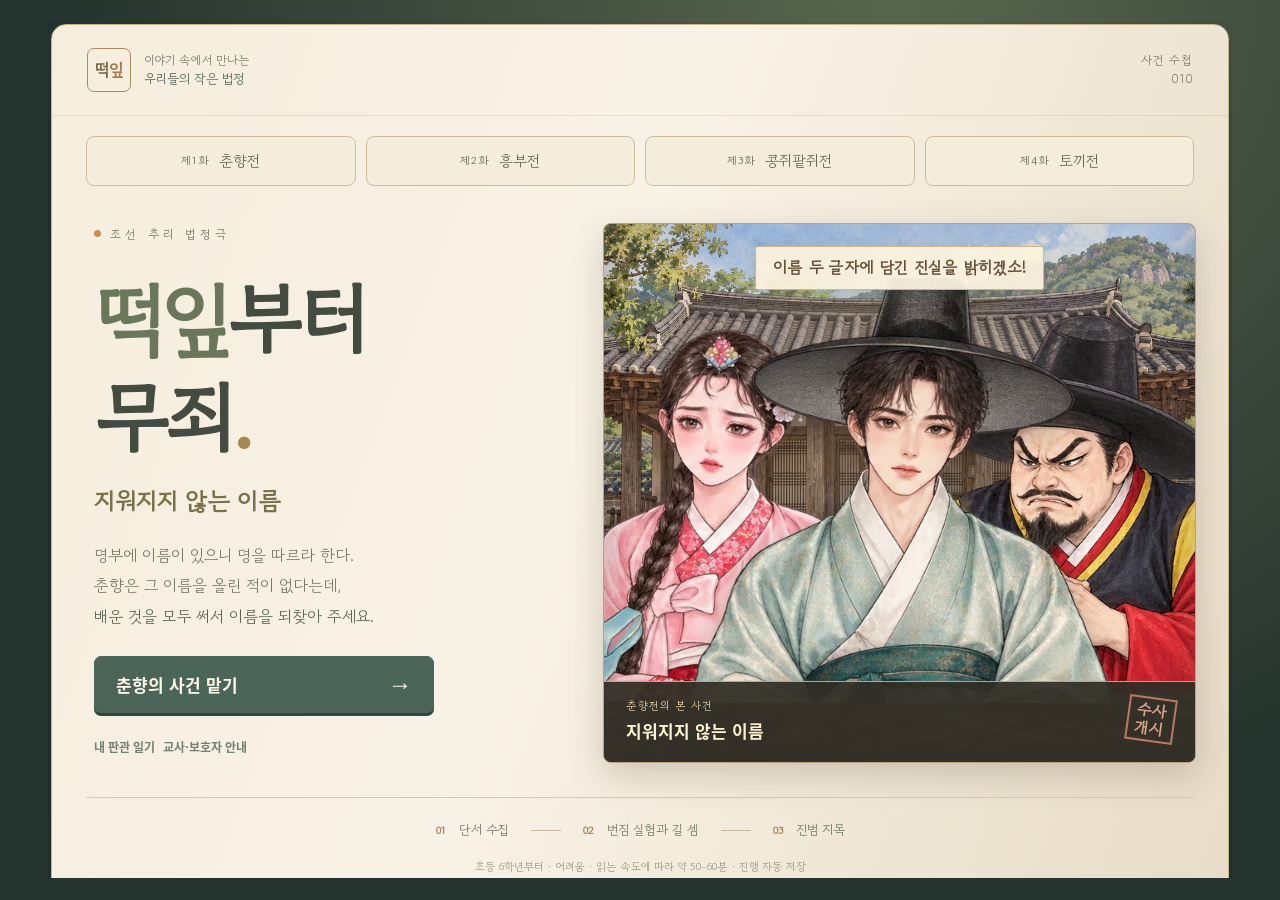
==== episode10.html @ b0a46197 "Complete episode 4 watercolor artwork and enable its series entry Replace all five character atlases" ====
<!doctype html>
<html lang="ko">
<head>
  <meta charset="utf-8">
  <meta name="viewport" content="width=device-width,initial-scale=1,viewport-fit=cover">
  <meta name="theme-color" content="#34483f">
  <meta name="description" content="춘향전의 본 사건을 다루는 어린이 법정 추리 게임의 마지막 화. 번짐 실험과 길 셈으로 춘향의 이름을 되찾아 주세요.">
  <title>떡잎부터 무죄 · 제10화 지워지지 않는 이름</title>
  <link rel="stylesheet" href="assets/game.css?v=20261111-art4">
  <link rel="stylesheet" href="assets/stages.css?v=20261111-art4">
  <script src="assets/series.js?v=20261111-art4" defer></script>
  <script src="episodes/ep10.js?v=20261111-art4" defer></script>
  <script src="assets/engine.js?v=20261111-art4" defer></script>
</head>
<body>
  <div id="app">
    <header class="top" id="top"></header>
    <main id="view" aria-live="polite"></main>
  </div>
  <div id="modal" hidden><section class="sheet" id="sheet" role="dialog" aria-modal="true" tabindex="-1"></section></div>
  <div id="fx" aria-hidden="true"></div>
  <p id="save-status" role="status" hidden></p>
  <noscript>이 게임을 실행하려면 브라우저의 자바스크립트를 켜 주세요.</noscript>
</body>
</html>
---- assets/game.css ----
/* 지방 관아 마당에서 진행하는 수채화풍 법정 이야기 */
:root{
  --hanji:#f3ead6; --hanji-2:#eadfc4; --paper:#fcf8ee; --ink:#2b231d; --ink-soft:#6a5a49; --rule:#cdb990;
  --wood:#5a3a20; --wood-2:#8a5f38;
  --jeok:#b8372c; --cheong:#1f5a78; --hwang:#d29c22; --nok:#3e7448; --baek:#f4efe2;
  --f-display:'Jua','Gowun Dodum','Apple SD Gothic Neo','Malgun Gothic',sans-serif;
  --f-body:'Gowun Dodum','Apple SD Gothic Neo','Malgun Gothic','Noto Sans KR',sans-serif;
  --f-brush:'Jua',cursive;
  color-scheme: light;
}
*{box-sizing:border-box}
[hidden]{display:none!important}
html,body{height:100%}
body{margin:0;background:var(--hanji);color:var(--ink);font-family:var(--f-body);font-size:16px;line-height:1.6;
  background-image:radial-gradient(circle at 20% 30%,rgba(150,120,70,.07) 0 1.5px,transparent 2.5px),radial-gradient(circle at 70% 60%,rgba(150,120,70,.05) 0 1px,transparent 2px);
  background-size:37px 41px,23px 29px;}
button{font-family:inherit;font-size:inherit;color:inherit}
:focus-visible{outline:3px solid var(--cheong);outline-offset:2px}
#app{height:100%;max-width:980px;margin:0 auto;padding-inline:16px;padding-block:10px;display:flex;flex-direction:column;gap:10px}
.top{display:flex;align-items:center;gap:8px;flex-wrap:wrap}
.top .logo{font-family:var(--f-display);font-size:22px;margin-right:auto;letter-spacing:.02em}
.top .logo em{font-style:normal;color:var(--nok)}
.coins{display:flex;gap:4px;align-items:center;padding:6px 10px;border:1.5px solid var(--rule);border-radius:999px;background:var(--paper)}
.coin{width:18px;height:18px;border-radius:50%;background:radial-gradient(circle at 35% 35%,#e9c35a,#b8861a);border:1.5px solid #7a5810;position:relative}
.coin::after{content:"";position:absolute;inset:5px;background:var(--paper);border:1px solid #7a5810}
.coin.off{background:transparent;border-color:var(--rule);opacity:.5}
.coin.off::after{display:none}

.seal{font-family:var(--f-display);font-size:17px;min-height:46px;padding:8px 16px;border-radius:8px;border:2px solid var(--jeok);background:var(--paper);color:var(--jeok);cursor:pointer;box-shadow:0 3px 0 rgba(120,30,20,.25);transition:transform .08s,box-shadow .08s}
.seal:hover{background:#fbeee8}
.seal:active{transform:translateY(2px);box-shadow:0 1px 0 rgba(120,30,20,.25)}
.seal.fill{background:var(--jeok);color:var(--paper)}
.seal.fill:hover{background:#a02f25}
.seal.blue{border-color:var(--cheong);color:var(--cheong);box-shadow:0 3px 0 rgba(20,60,90,.22)}
.seal.blue:hover{background:#e9f1f4}
.seal.blue.fill{background:var(--cheong);color:var(--paper)}
.seal:disabled{opacity:.4;cursor:not-allowed;transform:none}
.seal.sm{min-height:42px;padding:6px 12px;font-size:15px}
#view{flex:1;min-height:0;overflow:auto;display:flex;flex-direction:column;gap:12px;padding-bottom:8px}

.scene{position:relative;flex:0 0 auto;height:clamp(220px,44vh,380px);border:4px solid var(--wood);border-radius:8px;overflow:hidden;background:var(--hanji-2);box-shadow:inset 0 0 0 2px var(--hwang),0 4px 0 rgba(60,40,20,.18)}
.scene svg.bd{position:absolute;inset:0;width:100%;height:100%}
.scene .por{position:absolute;bottom:-2px;left:50%;transform:translateX(-50%);height:96%;max-width:80%;filter:drop-shadow(0 4px 0 rgba(40,25,10,.25))}
.scene .por svg{height:100%;width:auto;display:block}
.scene.shake{animation:shake .45s}
@keyframes shake{20%{transform:translateX(-7px)}40%{transform:translateX(7px)}60%{transform:translateX(-4px)}80%{transform:translateX(3px)}}
.tagline{position:absolute;top:10px;left:10px;font-family:var(--f-display);font-size:15px;padding:3px 10px;background:var(--paper);border:2px solid var(--wood);border-radius:6px}

.dlg{position:relative;border:2.5px solid var(--ink);border-radius:8px;background:var(--paper);padding:26px 18px 30px;min-height:118px;cursor:pointer;overflow:visible}
.dlg::before,.stmt::before,.board::before{content:"";position:absolute;left:0;right:0;top:0;height:7px;border-radius:5px 5px 0 0;
  background:repeating-linear-gradient(90deg,var(--jeok) 0 22px,var(--hwang) 22px 44px,var(--cheong) 44px 66px,var(--nok) 66px 88px,var(--baek) 88px 110px)}
.nm{position:absolute;top:-17px;left:14px;z-index:1;background:var(--wood);color:#fff7e4;font-family:var(--f-display);font-size:18px;padding:2px 14px;border-radius:6px;border:2px solid var(--hwang);letter-spacing:.03em}
.nm.blue{background:var(--cheong)}
.dlg .tx{font-size:19px;text-wrap:pretty;line-height:1.65}
.dlg .tx.narr{color:var(--ink-soft)}
.dlg .more{position:absolute;right:14px;bottom:8px;font-size:14px;color:var(--jeok);font-family:var(--f-display)}
.row{display:flex;gap:8px;flex-wrap:wrap;align-items:center}
.row.end{justify-content:flex-end}
.muted{color:var(--ink-soft);font-size:15px}

.stmt{position:relative;border:2.5px solid var(--cheong);border-radius:8px;background:var(--paper);padding:26px 18px 16px}
.stmt .tx{font-size:20px;font-family:var(--f-display);line-height:1.5}
.stmt.reply{border-color:var(--ink)}
.stmt .nm{background:var(--cheong)}
.stmt.reply .nm{background:var(--wood)}
.chips{display:flex;gap:8px;flex-wrap:wrap}
.chip{width:48px;height:48px;border-radius:50%;border:2.5px solid var(--cheong);background:var(--paper);color:var(--cheong);font-family:var(--f-display);font-size:19px;cursor:pointer}
.chip.on{background:var(--cheong);color:var(--paper)}
.chip.pick{background:var(--hwang);border-color:#7a5810;color:var(--ink)}
.cards{display:grid;gap:8px}
.qcard{text-align:left;padding:12px 16px;border:2px dashed var(--cheong);border-radius:8px;background:var(--paper);cursor:pointer;min-height:46px;font-size:17px}
.qcard::before{content:"묻기 ";font-family:var(--f-display);color:var(--cheong)}
.qcard:hover{background:#eef4f6}

.board{position:relative;border:2.5px solid var(--ink);border-radius:8px;background:var(--paper);padding:24px 18px 18px}
.board h2{font-family:var(--f-display);font-weight:400;font-size:26px;margin:0 0 2px;text-wrap:balance}
.places{display:grid;grid-template-columns:repeat(auto-fit,minmax(160px,1fr));gap:12px;margin-top:14px}
.place{border:2.5px solid var(--wood);border-radius:8px;background:var(--hanji);cursor:pointer;padding:10px 12px 12px;text-align:left;display:flex;flex-direction:column;gap:6px;box-shadow:0 3px 0 rgba(60,40,20,.18)}
.place svg{width:100%;height:auto;display:block;border-radius:6px;background:#efe3c6}
.place b{font-family:var(--f-display);font-weight:400;font-size:20px}
.place small{font-size:14px;color:var(--ink-soft)}
.place.done{background:#e8efdf;border-color:var(--nok)}
.place.done small{color:var(--nok);font-weight:700}

table.seat{border-collapse:collapse;width:100%;font-size:16px;min-width:440px;background:var(--paper)}
table.seat th,table.seat td{border:1.5px solid var(--rule);padding:8px;text-align:center}
table.seat th{background:var(--hanji-2);font-family:var(--f-display);font-weight:400}
table.seat td.sick{color:var(--jeok);font-family:var(--f-display)}
.tw{overflow-x:auto}

.evlist{display:grid;gap:8px}
.ev{display:flex;gap:12px;align-items:flex-start;text-align:left;padding:10px;border:2px solid var(--rule);border-radius:8px;background:var(--paper);cursor:pointer;min-height:46px}
.ev:hover{border-color:var(--cheong)}
.ev .ic{flex:0 0 52px;height:52px}
.ev .ic svg{width:52px;height:52px;display:block}
.ev div{min-width:0}
.ev b{font-family:var(--f-display);font-weight:400;font-size:18px}

#modal{position:fixed;inset:0;background:rgba(43,35,29,.5);display:flex;align-items:center;justify-content:center;padding:16px;z-index:20}
#modal .sheet{position:relative;background:var(--paper);border:2.5px solid var(--ink);border-radius:10px;max-width:580px;width:100%;max-height:88vh;overflow:auto;padding:24px 18px 18px;display:flex;flex-direction:column;gap:12px}
#modal .sheet::before{content:"";position:absolute;left:0;right:0;top:0;height:7px;background:repeating-linear-gradient(90deg,var(--jeok) 0 22px,var(--hwang) 22px 44px,var(--cheong) 44px 66px,var(--nok) 66px 88px,var(--baek) 88px 110px)}
#modal h3{margin:0;font-family:var(--f-display);font-weight:400;font-size:23px}
.who{display:flex;gap:12px;align-items:flex-start}
.who .mini{flex:0 0 76px;height:88px;border:2px solid var(--wood);border-radius:8px;background:#e7dcc0;overflow:hidden;display:flex;justify-content:center;align-items:flex-end}
.who .mini svg{height:100%;width:auto}
.who .wn{font-family:var(--f-display);font-size:17px}
.who p{margin:2px 0 0}
.gl{border-left:5px solid var(--hwang);padding:6px 12px;background:#fbf1d8;border-radius:0 6px 6px 0;margin:6px 0}
.gl b{font-family:var(--f-display);font-weight:400;font-size:19px}

#fx{position:fixed;inset:0;pointer-events:none;z-index:30;display:flex;align-items:center;justify-content:center;overflow:hidden}
.shout{font-family:var(--f-brush);font-size:clamp(52px,12vw,108px);color:var(--jeok);background:var(--paper);border-top:5px solid var(--ink);border-bottom:5px solid var(--ink);width:100%;text-align:center;padding:4px 10px;transform:rotate(-3deg);animation:pop 1.2s ease-out forwards;line-height:1.15;box-shadow:0 10px 0 rgba(43,35,29,.15)}
@keyframes pop{0%{transform:rotate(-3deg) scale(1.6);opacity:0}15%{transform:rotate(-3deg) scale(1);opacity:1}80%{opacity:1}100%{opacity:0}}
.tiger{position:absolute;top:30%;left:0;width:100%;height:40%;animation:sweep 1.1s ease-in-out forwards}
.tiger svg{width:100%;height:100%;display:block}
@keyframes sweep{0%{transform:translateX(-100%)}30%{transform:translateX(0)}75%{transform:translateX(0);opacity:1}100%{transform:translateX(100%);opacity:0}}
@media (prefers-reduced-motion:reduce){.shout,.tiger,.scene.shake{animation:none}}

.hero{position:relative;width:100%;height:clamp(230px,42vh,380px);border:4px solid var(--wood);border-radius:10px;overflow:hidden;box-shadow:inset 0 0 0 2px var(--hwang),0 5px 0 rgba(60,40,20,.2)}
.hero svg.bd{position:absolute;inset:0;width:100%;height:100%}
.hero .p{position:absolute;bottom:-2px;filter:drop-shadow(0 4px 0 rgba(40,25,10,.25))}
.hero .p svg{height:100%;width:auto;display:block}
.hero .p1{left:2%;height:78%}
.hero .p2{left:50%;transform:translateX(-50%);height:96%}
.hero .p3{right:2%;height:78%}
.titlewrap{display:flex;flex-direction:column;align-items:center;gap:10px;text-align:center;padding-block:6px 16px}
.titlewrap h1{font-family:var(--f-display);font-weight:400;font-size:clamp(46px,10vw,84px);margin:4px 0 0;line-height:1;letter-spacing:.04em;text-shadow:3px 3px 0 var(--hanji-2)}
.titlewrap h1 em{font-style:normal;color:var(--nok)}
.titlewrap .ep{font-family:var(--f-display);font-size:20px;color:var(--wood)}
.titlewrap .note{font-size:15px;color:var(--ink-soft)}
.stamp{display:inline-block;font-family:var(--f-display);color:var(--jeok);border:3px solid var(--jeok);padding:2px 12px;border-radius:6px;transform:rotate(-6deg);font-size:19px;background:rgba(255,255,255,.4)}
.titlewrap .row{justify-content:center}

.scale{display:grid;grid-template-columns:repeat(3,minmax(0,1fr));gap:10px;margin-top:6px}
.beam{height:8px;background:var(--wood);border-radius:4px;margin:12px 5% 0;box-shadow:0 2px 0 rgba(0,0,0,.15)}
.pan{display:flex;flex-direction:column;align-items:center;gap:0;min-width:0}
.pan .str{width:3px;background:var(--wood);transition:height .4s}
.pan .dish{width:100%;min-height:150px;border:2.5px solid var(--wood);border-radius:10px 10px 70px 70px;background:var(--hanji);padding:8px 6px 22px;display:flex;flex-direction:column;align-items:center;gap:4px;cursor:pointer}
.pan .dish.target{background:#fbf1d8;border-color:var(--hwang);border-style:dashed}
.pan .face{width:56px;height:64px;overflow:hidden;border-radius:6px;background:#e7dcc0}
.pan .face svg{width:100%;height:100%}
.pan .pn{font-family:var(--f-display);font-size:17px;text-align:center}
.tok{font-size:14px;padding:5px 8px;border-radius:6px;background:var(--cheong);color:var(--paper);border:none;cursor:pointer;min-height:34px;text-align:left;width:100%}
.pool{display:flex;flex-wrap:wrap;gap:8px}
.pool .tok{font-size:16px;padding:8px 12px;min-height:46px;width:auto;font-family:var(--f-display)}
.pool .tok.sel{background:var(--hwang);color:var(--ink);outline:3px solid #7a5810}

.verdicts{display:grid;grid-template-columns:repeat(auto-fit,minmax(250px,1fr));gap:12px}
.vcard{border:2.5px solid var(--wood);border-radius:8px;background:var(--hanji);padding:14px}
.vcard h3{margin:0 0 8px;font-family:var(--f-display);font-weight:400;font-size:20px}
.vcard.modern{border-color:var(--cheong);background:#eef3f4}
.big{font-family:var(--f-display);font-size:clamp(32px,7vw,48px);text-align:center;margin:4px 0}
.opt{display:flex;gap:10px;align-items:flex-start;padding:12px 14px;border:2px solid var(--rule);border-radius:8px;cursor:pointer;background:var(--paper);text-align:left;font-size:17px}
.opt.on{border-color:var(--jeok);background:#f8e6e2}
textarea{width:100%;min-height:76px;font-family:inherit;font-size:17px;padding:10px 12px;border:2px solid var(--rule);border-radius:8px;background:var(--paper);color:var(--ink)}
label{font-family:var(--f-display);font-size:17px}
.hotspots{display:grid;grid-template-columns:repeat(2,minmax(0,1fr));gap:8px}
svg .hot{cursor:pointer}
svg .hot:hover .area{fill:#fbf1d8}
.mapwrap svg{width:100%;height:auto;display:block;border:2px solid var(--wood);border-radius:8px;background:var(--hanji)}
@media (max-width:520px){.dlg .tx{font-size:17px}.stmt .tx{font-size:18px}.top .logo{font-size:19px}.board h2{font-size:22px}}

@font-face{font-family:'Jua';font-style:normal;font-weight:400;font-display:swap;src:url(fonts/jua.woff) format('woff')}
/* Copyright 2018 The Jua Project Authors

This Font Software is licensed under the SIL Open Font License, Version 1.1.
This license is copied below, and is also available with a FAQ at:
http://scripts.sil.org/OFL


-----------------------------------------------------------
SIL OPEN FONT LICENSE Version 1.1 - 26 February 2007
-----------------------------------------------------------

PREAMBLE
The goals of the Open Font License (OFL) are to stimulate worldwide
development of collaborative font projects, to support the font creation
efforts of academic and linguistic communities, and to provide a free and
open framework in which fonts may be shared and improved in partnership
with others.

The OFL allows the licensed fonts to be used, studied, modified and
redistributed freely as long as they are not sold by themselves. The
fonts, including any derivative works, can be bundled, embedded, 
redistributed and/or sold with any software provided that any reserved
names are not used by derivative works. The fonts and derivatives,
however, cannot be released under any other type of license. The
requirement for fonts to remain under this license does not apply
to any document created using the fonts or their derivatives.

DEFINITIONS
"Font Software" refers to the set of files released by the Copyright
Holder(s) under this license and clearly marked as such. This may
include source files, build scripts and documentation.

"Reserved Font Name" refers to any names specified as such after the
copyright statement(s).

"Original Version" refers to the collection of Font Software components as
distributed by the Copyright Holder(s).

"Modified Version" refers to any derivative made by adding to, deleting,
or substituting -- in part or in whole -- any of the components of the
Original Version, by changing formats or by porting the Font Software to a
new environment.

"Author" refers to any designer, engineer, programmer, technical
writer or other person who contributed to the Font Software.

PERMISSION & CONDITIONS
Permission is hereby granted, free of charge, to any person obtaining
a copy of the Font Software, to use, study, copy, merge, embed, modify,
redistribute, and sell modified and unmodified copies of the Font
Software, subject to the following conditions:

1) Neither the Font Software nor any of its individual components,
in Original or Modified Versions, may be sold by itself.

2) Original or Modified Versions of the Font Software may be bundled,
redistributed and/or sold with any software, provided that each copy
contains the above copyright notice and this license. These can be
included either as stand-alone text files, human-readable headers or
in the appropriate machine-readable metadata fields within text or
binary files as long as those fields can be easily viewed by the user.

3) No Modified Version of the Font Software may use the Reserved Font
Name(s) unless explicit written permission is granted by the corresponding
Copyright Holder. This restriction only applies to the primary font name as
presented to the users.

4) The name(s) of the Copyright Holder(s) or the Author(s) of the Font
Software shall not be used to promote, endorse or advertise any
Modified Version, except to acknowledge the contribution(s) of the
Copyright Holder(s) and the Author(s) or with their explicit written
permission.

5) The Font Software, modified or unmodified, in part or in whole,
must be distributed entirely under this license, and must not be
distributed under any other license. The requirement for fonts to
remain under this license does not apply to any document created
using the Font Software.

TERMINATION
This license becomes null and void if any of the above conditions are
not met.

DISCLAIMER
THE FONT SOFTWARE IS PROVIDED "AS IS", WITHOUT WARRANTY OF ANY KIND,
EXPRESS OR IMPLIED, INCLUDING BUT NOT LIMITED TO ANY WARRANTIES OF
MERCHANTABILITY, FITNESS FOR A PARTICULAR PURPOSE AND NONINFRINGEMENT
OF COPYRIGHT, PATENT, TRADEMARK, OR OTHER RIGHT. IN NO EVENT SHALL THE
COPYRIGHT HOLDER BE LIABLE FOR ANY CLAIM, DAMAGES OR OTHER LIABILITY,
INCLUDING ANY GENERAL, SPECIAL, INDIRECT, INCIDENTAL, OR CONSEQUENTIAL
DAMAGES, WHETHER IN AN ACTION OF CONTRACT, TORT OR OTHERWISE, ARISING
FROM, OUT OF THE USE OR INABILITY TO USE THE FONT SOFTWARE OR FROM
OTHER DEALINGS IN THE FONT SOFTWARE.
 */
@font-face{font-family:'Gowun Dodum';font-style:normal;font-weight:400;font-display:swap;src:url(fonts/gowun-dodum.woff) format('woff')}
/* Copyright 2021 The Gowun Dodum Project Authors (https://github.com/yangheeryu/Gowun-Dodum)


This Font Software is licensed under the SIL Open Font License, Version 1.1.
This license is copied below, and is also available with a FAQ at:
http://scripts.sil.org/OFL


-----------------------------------------------------------
SIL OPEN FONT LICENSE Version 1.1 - 26 February 2007
-----------------------------------------------------------

PREAMBLE
The goals of the Open Font License (OFL) are to stimulate worldwide
development of collaborative font projects, to support the font creation
efforts of academic and linguistic communities, and to provide a free and
open framework in which fonts may be shared and improved in partnership
with others.

The OFL allows the licensed fonts to be used, studied, modified and
redistributed freely as long as they are not sold by themselves. The
fonts, including any derivative works, can be bundled, embedded, 
redistributed and/or sold with any software provided that any reserved
names are not used by derivative works. The fonts and derivatives,
however, cannot be released under any other type of license. The
requirement for fonts to remain under this license does not apply
to any document created using the fonts or their derivatives.

DEFINITIONS
"Font Software" refers to the set of files released by the Copyright
Holder(s) under this license and clearly marked as such. This may
include source files, build scripts and documentation.

"Reserved Font Name" refers to any names specified as such after the
copyright statement(s).

"Original Version" refers to the collection of Font Software components as
distributed by the Copyright Holder(s).

"Modified Version" refers to any derivative made by adding to, deleting,
or substituting -- in part or in whole -- any of the components of the
Original Version, by changing formats or by porting the Font Software to a
new environment.

"Author" refers to any designer, engineer, programmer, technical
writer or other person who contributed to the Font Software.

PERMISSION & CONDITIONS
Permission is hereby granted, free of charge, to any person obtaining
a copy of the Font Software, to use, study, copy, merge, embed, modify,
redistribute, and sell modified and unmodified copies of the Font
Software, subject to the following conditions:

1) Neither the Font Software nor any of its individual components,
in Original or Modified Versions, may be sold by itself.

2) Original or Modified Versions of the Font Software may be bundled,
redistributed and/or sold with any software, provided that each copy
contains the above copyright notice and this license. These can be
included either as stand-alone text files, human-readable headers or
in the appropriate machine-readable metadata fields within text or
binary files as long as those fields can be easily viewed by the user.

3) No Modified Version of the Font Software may use the Reserved Font
Name(s) unless explicit written permission is granted by the corresponding
Copyright Holder. This restriction only applies to the primary font name as
presented to the users.

4) The name(s) of the Copyright Holder(s) or the Author(s) of the Font
Software shall not be used to promote, endorse or advertise any
Modified Version, except to acknowledge the contribution(s) of the
Copyright Holder(s) and the Author(s) or with their explicit written
permission.

5) The Font Software, modified or unmodified, in part or in whole,
must be distributed entirely under this license, and must not be
distributed under any other license. The requirement for fonts to
remain under this license does not apply to any document created
using the Font Software.

TERMINATION
This license becomes null and void if any of the above conditions are
not met.

DISCLAIMER
THE FONT SOFTWARE IS PROVIDED "AS IS", WITHOUT WARRANTY OF ANY KIND,
EXPRESS OR IMPLIED, INCLUDING BUT NOT LIMITED TO ANY WARRANTIES OF
MERCHANTABILITY, FITNESS FOR A PARTICULAR PURPOSE AND NONINFRINGEMENT
OF COPYRIGHT, PATENT, TRADEMARK, OR OTHER RIGHT. IN NO EVENT SHALL THE
COPYRIGHT HOLDER BE LIABLE FOR ANY CLAIM, DAMAGES OR OTHER LIABILITY,
INCLUDING ANY GENERAL, SPECIAL, INDIRECT, INCIDENTAL, OR CONSEQUENTIAL
DAMAGES, WHETHER IN AN ACTION OF CONTRACT, TORT OR OTHERWISE, ARISING
FROM, OUT OF THE USE OR INABILITY TO USE THE FONT SOFTWARE OR FROM
OTHER DEALINGS IN THE FONT SOFTWARE.
 */

/* Illustrated edition */
#view>.titlewrap{background:#f7efdf;border:1px solid #c6b48c;border-radius:18px;padding:28px;align-items:center;text-align:center}#view>.hero{height:360px;border-radius:20px;flex-shrink:0}
:root{--hanji:#f2e9d8;--hanji-2:#e5d5b9;--paper:#fffaf0;--ink:#293c40;--ink-soft:#726b60;--rule:#d9c8a9;--wood:#314b4a;--wood-2:#56736a;--jeok:#bd624d;--cheong:#366c70;--nok:#356c5b;--hwang:#d5a763}
html{background:#203d40}body{background:radial-gradient(ellipse at 20% 0%,#42645b 0,transparent 65%),#203d40;background-attachment:fixed}
#app{max-width:1180px;height:100dvh;padding:22px 30px;gap:18px}
#view{padding:2px 3px 24px;gap:24px;scrollbar-color:#b9ac88 transparent;scrollbar-width:thin}
.top:empty{display:none}.top{color:#f8ebcf;gap:9px}.top .logo{font-size:23px;letter-spacing:-1px}.top .logo em{color:#b6d4b8}.top .seal{background:#304f50;border-color:#68817b;color:#f6eacf;box-shadow:none}.top .seal:hover{background:#446663}
.seal{border-width:1px;border-radius:12px;padding:11px 21px;box-shadow:0 3px 0 #223f3e18;transition:background .18s,transform .18s,box-shadow .18s;font-size:18px}
.seal:hover:not(:disabled){transform:translateY(-2px);box-shadow:0 7px 18px #253c3920}.seal.fill{background:#376f5e;border-color:#376f5e;color:#fff8e9;box-shadow:0 4px 0 #264f46}.seal.fill:hover{background:#2a5d4f}.seal.blue.fill{background:#366c70}.seal.sm{font-size:14px;border-radius:9px}
.scene{height:clamp(250px,43vh,440px);border:1px solid #c4ab77;border-radius:20px;background:#3d5b55;box-shadow:0 16px 32px #0b272238;isolation:isolate}
.scene::after{content:'';position:absolute;inset:0;pointer-events:none;box-shadow:inset 0 0 70px #132b3055;border-radius:inherit}
.scene .por{height:96%;max-width:85%;filter:drop-shadow(0 12px 8px #152d3544)}
.scene .por svg{overflow:visible}.tagline{left:22px;top:20px;border:1px solid #fff3cb50;background:#203e42df;color:#fbe7bb;padding:7px 14px;border-radius:8px;font-size:14px;z-index:2}
.dlg,.stmt,.board{border:1px solid #d8c7a7;border-radius:16px;background:linear-gradient(120deg,#fffaf0,#f4ead7);box-shadow:0 8px 24px #0c26242a;padding:32px 26px 27px}
.dlg{min-height:152px;padding-bottom:40px}.dlg::before,.stmt::before,.board::before,#modal .sheet::before{height:3px;left:22px;right:22px;border-radius:4px;background:linear-gradient(90deg,#bc7856,#d5b77a 30%,#5c8c79 65%,#476975)}
.nm{top:-15px;left:24px;border:1px solid #d1b57b;border-radius:8px;background:#39574d;padding:3px 18px;color:#fff3d6;box-shadow:0 3px 8px #24453b1c;font-size:18px}.nm.blue{background:#3e7070}.dlg .tx{font-size:21px;line-height:1.8}.dlg .more{right:24px;bottom:13px;color:#5b796c}.stmt .tx{font-size:22px}.board h2{font-size:29px}.board>p{margin-top:5px}
#view>.muted,#view>.row~p.muted{color:#ded9c8}.coins{background:#f7ecd7;border:0}.chip{border:1px solid #79988c;background:#f4ebd9;color:#3a6259;border-radius:13px;box-shadow:0 3px 0 #102f2b50}.chip.on{background:#d9b779;color:#243e3c;border-color:#f5d8a3}.chip.pick{background:#db9c70}
.places{grid-template-columns:repeat(3,minmax(0,1fr));gap:18px;margin-top:24px}.place{padding:0 0 18px;overflow:hidden;border:1px solid #dac7a8;border-radius:14px;background:#fffbf1;box-shadow:0 5px 12px #4e4b3210;transition:transform .2s,box-shadow .2s}.place:hover{transform:translateY(-5px);box-shadow:0 12px 18px #3e4a3520}.place b,.place small{padding-inline:18px}.place svg{border-radius:0;height:auto;object-fit:cover;background:#e7dcc4;padding:0;filter:none}.place.done{background:#ecf2e2;border-color:#7b9a75}.place.done b::after{content:' ✓';color:#54816a}
.ev{border-width:1px;border-radius:12px;padding:14px;background:#fffaf0}.ev .ic{filter:drop-shadow(0 3px 2px #69563920)}.qcard{border:1px solid #b0c2b1;background:#f8f6ea;border-radius:12px;padding:15px 20px}.qcard::before{content:'↳ 질문  ';color:#3f7362}.qcard:hover{background:#e5efde}
#modal{background:#102d35b8;backdrop-filter:blur(8px)}#modal .sheet{border:1px solid #ddc89e;border-radius:20px;padding:30px 26px;box-shadow:0 30px 90px #001b2a77;background:#fbf5e8;max-width:660px}.who .mini{flex-basis:100px;height:120px;border:1px solid #d3b88a;border-radius:16px;background:radial-gradient(ellipse at top,#e5dcba,#b8c9b5)}.who .mini svg{width:100%;height:100%;object-fit:contain}.gl{background:#eee6ce;border-left-color:#b89658}
.shout{background:#fff1cb;color:#a84436;border-color:#cf9a54;text-shadow:2px 3px #e0b680;box-shadow:0 20px 80px #001b2977}.vcard{border-width:1px;border-radius:15px;padding:22px}.pan .dish{border-width:1px;background:#f8eed8}.pan .face{width:78px;height:90px;border-radius:12px;background:#cdd8be}.opt{border-width:1px;border-radius:12px}.opt.on{border-color:#588976;background:#e6eedb}
.landing{background:#f7efdf;border:1px solid #c6b48c;border-radius:24px;overflow:hidden;flex-shrink:0;box-shadow:0 25px 80px #0d272752;position:relative;color:#2b4544}.landing-top{display:flex;align-items:center;gap:13px;padding:26px 38px;border-bottom:1px solid #c9b89855;font-size:12px;line-height:1.55;color:#7e7b68}.landing-top b{font-size:13px;color:#4e6258;font-weight:400}.brand-mark{display:flex;align-items:center;justify-content:center;width:44px;height:44px;border:1px solid #6c8c71;border-radius:50%;font-family:var(--f-display);font-size:19px;color:#3b6857;transform:rotate(-9deg)}.brand-mark span{color:#a77447}.edition{margin-left:auto;text-align:right;font-size:12px;letter-spacing:1px}
.landing-main{display:grid;grid-template-columns:.95fr 1.15fr;gap:10px;padding:35px 35px 28px 45px;align-items:center}.titlewrap{align-items:flex-start;text-align:left;padding:5px 0;gap:14px;position:relative;z-index:1}.eyebrow{display:flex;gap:9px;align-items:center;font-size:13px;letter-spacing:3px;color:#79775e}.eyebrow i{width:7px;height:7px;border-radius:50%;background:#c58f56}.titlewrap h1{font-size:clamp(62px,7.5vw,91px);line-height:1.12;letter-spacing:-4px;text-shadow:none;color:#294b47;margin:9px 0 0}.titlewrap h1 em{color:#3f795e}.title-dot{color:#c48e57}.titlewrap .ep{font-size:21px;letter-spacing:1px;color:#a46c46}.intro-copy{font-size:16px;line-height:1.9;color:#78796a;margin:4px 0 8px}.intro-copy strong{font-weight:400;color:#405e52}.title-actions{display:flex;flex-direction:column;gap:12px;width:90%;max-width:310px}.start{display:flex;align-items:center;justify-content:space-between;min-height:59px;font-size:20px;border-radius:12px}.start span{font:24px sans-serif}.secondary{gap:8px;color:#b6ae96}.secondary .seal{padding:5px 0;min-height:32px;border:0;background:transparent;box-shadow:none;color:#718073;font-size:14px}.secondary .seal:hover{background:transparent;box-shadow:none}
.hero{height:510px;width:100%;border:1px solid #c3ae83;border-radius:190px 190px 18px 18px;box-shadow:0 12px 32px #334b4425;background:#759788;isolation:isolate}.hero svg.bd{width:190%;left:-45%;opacity:.92}.hero::after{content:'';position:absolute;inset:0;box-shadow:inset 0 -40px 45px #183d3f66;pointer-events:none;z-index:4}.hero-glow{position:absolute;inset:0;background:radial-gradient(ellipse at 50% 35%,#ffe9b950,transparent 70%)}.hero .p{filter:drop-shadow(0 9px 5px #112d3950);bottom:63px}.hero .p1{left:-12%;height:62%;transform:rotate(-9deg)}.hero .p3{right:-12%;height:62%;transform:rotate(9deg)}.hero .p2{height:77%;bottom:47px;z-index:2}.hero-bubble{position:absolute;left:50%;top:36px;transform:translateX(-50%) rotate(-5deg);white-space:nowrap;background:#fff7df;border:1px solid #bdab7d;border-radius:12px 12px 12px 2px;padding:8px 17px;font-family:var(--f-display);font-size:18px;box-shadow:0 5px 12px #25413d30;z-index:3}.case-label{position:absolute;bottom:0;left:0;right:0;z-index:5;padding:15px 65px 17px 22px;background:#233f42eb;color:#e7d2a8;display:flex;flex-direction:column;gap:2px;font-size:11px;letter-spacing:1px;border-top:1px solid #bda570}.case-label b{font-size:19px;font-family:var(--f-display);font-weight:400;color:#fff1cf;letter-spacing:0}.case-seal{position:absolute;right:20px;top:16px;font-family:var(--f-display);border:2px solid #cd8a70;color:#e4ab8c;padding:3px 6px;line-height:1.1;font-size:17px;transform:rotate(8deg)}
.landing-bottom{display:flex;align-items:center;justify-content:center;gap:25px;border-top:1px solid #d7c9ad;padding:22px 15px 0;margin:0 36px;font-size:14px;color:#707967}.landing-bottom b{font-size:11px;color:#ab8255;margin-right:9px}.landing-bottom i{width:30px;height:1px;background:#c8baa0}.credit{font-size:11px;color:#9b9984;text-align:center;margin:17px 0 23px}
@media(min-width:900px){#view>.scene+.dlg{margin-top:-4px}.scene .por{left:50%;height:98%}}
@media(max-width:760px){#app{padding:12px 13px;gap:14px}#view{gap:23px}.landing-main{grid-template-columns:1fr;padding:22px;gap:25px}.landing-top{padding:20px 22px}.titlewrap{align-items:center;text-align:center;gap:10px}.titlewrap h1{font-size:65px;line-height:1;letter-spacing:-3px}.titlewrap h1 br{display:none}.titlewrap .ep{font-size:19px}.intro-copy{font-size:14px;margin:3px 0}.intro-copy br:nth-child(2){display:block}.hero{height:350px;width:min(100%,460px);justify-self:center;border-radius:130px 130px 16px 16px}.hero .p2{height:79%}.hero .p1,.hero .p3{height:67%}.hero-bubble{top:19px;font-size:15px}.landing-bottom{margin:0 20px;gap:10px;font-size:12px;padding-top:18px}.landing-bottom i{width:12px}.landing-bottom b{margin-right:4px}.title-actions{max-width:350px;width:100%}.start{min-height:52px}.top .logo{flex-basis:100%;font-size:21px}.top .seal{font-size:12px;padding:6px 9px;min-height:37px}.scene{height:310px;border-radius:15px}.dlg,.stmt,.board{padding:29px 19px 24px}.dlg{padding-bottom:37px}.dlg .tx{font-size:18px}.stmt .tx{font-size:19px}.places{grid-template-columns:repeat(2,minmax(0,1fr));gap:12px}.place svg{height:auto}.place b,.place small{padding-inline:12px}.place b{font-size:18px}.place small{font-size:12px}.seal{font-size:16px;padding:10px 14px}.tagline{left:12px;top:12px;font-size:12px}.scene .por{height:94%}.who .mini{flex-basis:78px;height:96px}}
@media(prefers-reduced-motion:no-preference){.landing{animation:pageIn .65s ease-out}.scene .por{animation:portraitIn .3s ease-out}.hero-bubble{animation:bubbleFloat 4s ease-in-out infinite}.hero .p2 svg{animation:heroBreathe 5s ease-in-out infinite;transform-origin:50% 100%}@keyframes pageIn{from{opacity:0;transform:translateY(12px)}to{opacity:1;transform:translateY(0)}}@keyframes portraitIn{from{opacity:.3;translate:0 8px}to{opacity:1;translate:0 0}}@keyframes bubbleFloat{50%{translate:0 -5px}}@keyframes heroBreathe{50%{transform:rotate(1deg)}}}

/* Copyright 2014-2021 Adobe (http://www.adobe.com/), with Reserved Font Name 'Source'

This Font Software is licensed under the SIL Open Font License, Version 1.1.
This license is copied below, and is also available with a FAQ at:
https://scripts.sil.org/OFL


-----------------------------------------------------------
SIL OPEN FONT LICENSE Version 1.1 - 26 February 2007
-----------------------------------------------------------

PREAMBLE
The goals of the Open Font License (OFL) are to stimulate worldwide
development of collaborative font projects, to support the font creation
efforts of academic and linguistic communities, and to provide a free and
open framework in which fonts may be shared and improved in partnership
with others.

The OFL allows the licensed fonts to be used, studied, modified and
redistributed freely as long as they are not sold by themselves. The
fonts, including any derivative works, can be bundled, embedded, 
redistributed and/or sold with any software provided that any reserved
names are not used by derivative works. The fonts and derivatives,
however, cannot be released under any other type of license. The
requirement for fonts to remain under this license does not apply
to any document created using the fonts or their derivatives.

DEFINITIONS
"Font Software" refers to the set of files released by the Copyright
Holder(s) under this license and clearly marked as such. This may
include source files, build scripts and documentation.

"Reserved Font Name" refers to any names specified as such after the
copyright statement(s).

"Original Version" refers to the collection of Font Software components as
distributed by the Copyright Holder(s).

"Modified Version" refers to any derivative made by adding to, deleting,
or substituting -- in part or in whole -- any of the components of the
Original Version, by changing formats or by porting the Font Software to a
new environment.

"Author" refers to any designer, engineer, programmer, technical
writer or other person who contributed to the Font Software.

PERMISSION & CONDITIONS
Permission is hereby granted, free of charge, to any person obtaining
a copy of the Font Software, to use, study, copy, merge, embed, modify,
redistribute, and sell modified and unmodified copies of the Font
Software, subject to the following conditions:

1) Neither the Font Software nor any of its individual components,
in Original or Modified Versions, may be sold by itself.

2) Original or Modified Versions of the Font Software may be bundled,
redistributed and/or sold with any software, provided that each copy
contains the above copyright notice and this license. These can be
included either as stand-alone text files, human-readable headers or
in the appropriate machine-readable metadata fields within text or
binary files as long as those fields can be easily viewed by the user.

3) No Modified Version of the Font Software may use the Reserved Font
Name(s) unless explicit written permission is granted by the corresponding
Copyright Holder. This restriction only applies to the primary font name as
presented to the users.

4) The name(s) of the Copyright Holder(s) or the Author(s) of the Font
Software shall not be used to promote, endorse or advertise any
Modified Version, except to acknowledge the contribution(s) of the
Copyright Holder(s) and the Author(s) or with their explicit written
permission.

5) The Font Software, modified or unmodified, in part or in whole,
must be distributed entirely under this license, and must not be
distributed under any other license. The requirement for fonts to
remain under this license does not apply to any document created
using the Font Software.

TERMINATION
This license becomes null and void if any of the above conditions are
not met.

DISCLAIMER
THE FONT SOFTWARE IS PROVIDED "AS IS", WITHOUT WARRANTY OF ANY KIND,
EXPRESS OR IMPLIED, INCLUDING BUT NOT LIMITED TO ANY WARRANTIES OF
MERCHANTABILITY, FITNESS FOR A PARTICULAR PURPOSE AND NONINFRINGEMENT
OF COPYRIGHT, PATENT, TRADEMARK, OR OTHER RIGHT. IN NO EVENT SHALL THE
COPYRIGHT HOLDER BE LIABLE FOR ANY CLAIM, DAMAGES OR OTHER LIABILITY,
INCLUDING ANY GENERAL, SPECIAL, INDIRECT, INCIDENTAL, OR CONSEQUENTIAL
DAMAGES, WHETHER IN AN ACTION OF CONTRACT, TORT OR OTHERWISE, ARISING
FROM, OUT OF THE USE OR INABILITY TO USE THE FONT SOFTWARE OR FROM
OTHER DEALINGS IN THE FONT SOFTWARE.
 */
@font-face{font-family:'Court Sans';font-style:normal;font-weight:700;font-display:swap;src:url(fonts/noto-sans-kr-bold-00.woff2) format('woff2');unicode-range:U+20-24BE}
@font-face{font-family:'Court Sans';font-style:normal;font-weight:700;font-display:swap;src:url(fonts/noto-sans-kr-bold-01.woff2) format('woff2');unicode-range:U+24BF-3147}
@font-face{font-family:'Court Sans';font-style:normal;font-weight:700;font-display:swap;src:url(fonts/noto-sans-kr-bold-02.woff2) format('woff2');unicode-range:U+3148-AD3D}
@font-face{font-family:'Court Sans';font-style:normal;font-weight:700;font-display:swap;src:url(fonts/noto-sans-kr-bold-03.woff2) format('woff2');unicode-range:U+AD3E-B13D}
@font-face{font-family:'Court Sans';font-style:normal;font-weight:700;font-display:swap;src:url(fonts/noto-sans-kr-bold-04.woff2) format('woff2');unicode-range:U+B13E-B53D}
@font-face{font-family:'Court Sans';font-style:normal;font-weight:700;font-display:swap;src:url(fonts/noto-sans-kr-bold-05.woff2) format('woff2');unicode-range:U+B53E-B93D}
@font-face{font-family:'Court Sans';font-style:normal;font-weight:700;font-display:swap;src:url(fonts/noto-sans-kr-bold-06.woff2) format('woff2');unicode-range:U+B93E-BD3D}
@font-face{font-family:'Court Sans';font-style:normal;font-weight:700;font-display:swap;src:url(fonts/noto-sans-kr-bold-07.woff2) format('woff2');unicode-range:U+BD3E-C13D}
@font-face{font-family:'Court Sans';font-style:normal;font-weight:700;font-display:swap;src:url(fonts/noto-sans-kr-bold-08.woff2) format('woff2');unicode-range:U+C13E-C53D}
@font-face{font-family:'Court Sans';font-style:normal;font-weight:700;font-display:swap;src:url(fonts/noto-sans-kr-bold-09.woff2) format('woff2');unicode-range:U+C53E-C93D}
@font-face{font-family:'Court Sans';font-style:normal;font-weight:700;font-display:swap;src:url(fonts/noto-sans-kr-bold-10.woff2) format('woff2');unicode-range:U+C93E-CD3D}
@font-face{font-family:'Court Sans';font-style:normal;font-weight:700;font-display:swap;src:url(fonts/noto-sans-kr-bold-11.woff2) format('woff2');unicode-range:U+CD3E-D13D}
@font-face{font-family:'Court Sans';font-style:normal;font-weight:700;font-display:swap;src:url(fonts/noto-sans-kr-bold-12.woff2) format('woff2');unicode-range:U+D13E-D53D}
@font-face{font-family:'Court Sans';font-style:normal;font-weight:700;font-display:swap;src:url(fonts/noto-sans-kr-bold-13.woff2) format('woff2');unicode-range:U+D53E-1F12A}
@font-face{font-family:'Court Sans';font-style:normal;font-weight:700;font-display:swap;src:url(fonts/noto-sans-kr-bold-14.woff2) format('woff2');unicode-range:U+1F12B-30EDE}

/* Watercolor illustrated edition */
:root{--f-display:'Court Sans','Gowun Dodum','Malgun Gothic','Apple SD Gothic Neo',sans-serif;--ink:#3e3c35;--ink-soft:#777064;--wood:#4d483b;--jeok:#9b5547;--cheong:#4b6965;--nok:#49675a;--hwang:#bda071;--rule:#d5c5a8}
html{background:#242a29}body{background:radial-gradient(ellipse at 25% 0,#4a554d,transparent 70%),#242a29}
#app{max-width:1240px;padding:22px 28px;gap:18px}#view{gap:25px}.top .logo{font-family:'Court Sans','Gowun Dodum',sans-serif;font-size:21px;letter-spacing:0}.top .seal{border-color:#7d82735e;background:#ffffff08;font-size:13px}.top .seal:hover{background:#ffffff17}
.nm,.wn,.pn,.tagline{font-family:'Court Sans','Gowun Dodum','Malgun Gothic','Apple SD Gothic Neo',sans-serif!important;font-weight:700;font-synthesis:none;letter-spacing:.04em}.nm{font-size:21px!important;line-height:1.5;padding:5px 21px;top:-21px;left:27px;min-width:102px;text-align:center;border-radius:5px;color:#fff9ed;background:#4c6256;border:1px solid #cbb487;box-shadow:0 3px 9px #302d222b}.nm.blue{background:#4a6864}.who .wn{font-size:18px}.pan .pn{font-size:15px}
.scene{height:clamp(340px,49vh,520px);border-radius:12px;border:1px solid #cbb18599;box-shadow:0 14px 40px #00000035;background:#544538;isolation:isolate;overflow:hidden}
.scene .painted-backdrop,.hero .painted-backdrop{position:absolute;inset:0;width:100%;height:100%;max-width:none;object-fit:cover;object-position:center 48%;pointer-events:none}
.scene::after{box-shadow:inset 0 -22px 35px #19171044,inset 0 0 50px #161b1c33;border-radius:inherit;z-index:2}
.scene .por{height:97%;max-width:none;aspect-ratio:1;bottom:-1px;left:50%;transform:translateX(-50%);filter:drop-shadow(0 8px 9px #241b1833)}
.scene .por svg{height:100%;width:100%;display:block;overflow:hidden}.scene .tagline{left:20px;top:18px;font-size:13px;letter-spacing:.02em;border-radius:4px;border-color:#e5d3a45e;background:#362f26c7;padding:8px 14px;backdrop-filter:blur(8px)}
.dlg,.stmt,.board{background:linear-gradient(130deg,#fffaf0,#eee3ce);border:1px solid #d0bea0;border-radius:10px;box-shadow:0 9px 26px #00000026}.dlg,.stmt{padding:35px 28px 33px}.dlg{min-height:146px;padding-bottom:41px}.dlg .tx{font-size:21px;line-height:1.85;color:#3c3a33}.dlg .tx.narr{color:#716856}.stmt .tx{font-family:'Gowun Dodum',sans-serif;font-weight:600;font-size:22px;line-height:1.7}.dlg::before,.stmt::before,.board::before{background:linear-gradient(90deg,#9d6650,#c7ad79,#677e6d);height:2px}.dlg .more{font-family:'Court Sans','Gowun Dodum',sans-serif;font-size:12px;color:#7c725c}.seal{font-size:16px;border-radius:7px;min-height:46px;font-weight:700}.seal.fill{background:#4b6658;border-color:#4b6658;box-shadow:0 3px 0 #2d493f}.seal.fill:hover{background:#3a584c}.seal.sm{font-size:13px}.qcard{font-family:'Gowun Dodum',sans-serif;font-size:18px}.chip{border-radius:8px;font-size:17px}
.landing{border-radius:15px;background:linear-gradient(110deg,#f5eddd,#f9f2e6 45%,#e7dcc7);box-shadow:0 30px 80px #00000040;border-color:#c6b28b}.landing-top{padding:23px 35px}.brand-mark{font-family:'Gowun Dodum',sans-serif;font-weight:700;font-size:17px;border-radius:7px;transform:none;border-color:#aa8d5e;color:#796547}.landing-top b{font-family:'Gowun Dodum',sans-serif}.landing-main{grid-template-columns:.82fr 1.18fr;padding:33px 32px 30px 42px;gap:24px}.eyebrow{font-size:12px;letter-spacing:4px}.titlewrap{gap:17px}.titlewrap h1{font-family:'Gowun Dodum',sans-serif;font-size:clamp(60px,6.5vw,82px);font-weight:700;line-height:1.23;letter-spacing:-4px;color:#444b40}.titlewrap h1 em{color:#6b775a}.title-dot{color:#a98553}.titlewrap .ep{font-size:20px;font-family:'Gowun Dodum',sans-serif;letter-spacing:2px;color:#946d4c}.intro-copy{font-size:16px;line-height:1.95}.intro-copy strong{color:#586550}.title-actions{width:100%;max-width:315px}.start{font-size:17px;min-height:57px}.secondary .seal{font-size:12px;letter-spacing:0}.landing-bottom{font-size:13px;margin-inline:34px;gap:22px}.credit{font-size:11px}
.hero{height:550px;border-radius:8px;border:1px solid #bba27a;box-shadow:0 12px 35px #483c2b38;overflow:hidden}.hero .painted-backdrop{object-position:50% 50%;filter:brightness(.9) saturate(.8)}.hero-glow{background:linear-gradient(0deg,#1d282744,transparent 65%),radial-gradient(ellipse at 50% 25%,#f3ddb132,transparent 70%)}.hero .p{bottom:60px;filter:drop-shadow(0 8px 12px #1b191844)}.hero .p svg{overflow:hidden;height:100%;width:auto}.hero .p1{height:68%;left:-17%;transform:none;z-index:1}.hero .p3{height:68%;right:-17%;transform:none;z-index:1}.hero .p2{height:82%;bottom:59px;left:50%;transform:translateX(-50%);z-index:2}.hero .p2 svg{animation:none!important}.hero-bubble{top:24px;border-radius:3px;padding:8px 17px;font-family:'Gowun Dodum',sans-serif;font-weight:700;font-size:17px;letter-spacing:.02em;transform:translateX(-50%);animation:none!important;color:#675038;background:#fcf3deef;border-color:#cfb68a}.case-label{background:#302e25ed;padding:15px 64px 18px 22px;border-top-color:#c1a571}.case-label b{font-family:'Court Sans','Gowun Dodum',sans-serif;font-size:17px}.case-seal{font-family:'Gowun Dodum',sans-serif;font-weight:700;font-size:16px;border-color:#bb7960;color:#dba588;top:15px}.hero::after{box-shadow:inset 0 -45px 55px #221a1c44;z-index:4}
.places{gap:16px}.place{border-radius:9px;padding-bottom:19px;gap:8px;border-color:#d4bd93;background:#fff8e9}.place .location-art{display:block;width:100%;height:auto;aspect-ratio:3/2;object-fit:cover;max-width:100%;border-bottom:1px solid #cbb58b}.place b{font-size:18px;padding-top:4px}.place small{font-size:14px}.location-banner{margin:-30px -26px 4px;flex-shrink:0;height:205px;overflow:hidden;border-radius:18px 18px 0 0}.location-banner img{width:100%;height:100%;object-fit:cover;object-position:center 60%}
#modal .sheet{max-width:720px;border-radius:14px;gap:16px}.who{gap:16px}.who .mini{flex:0 0 112px;height:124px;border-radius:7px;background:linear-gradient(140deg,#e5dbc4,#b5b7a1);overflow:hidden;align-items:flex-start}.who .mini svg{height:148px;width:148px;max-width:none;flex-shrink:0;transform:translateY(3px)}.who .wn{line-height:1.65}.who p{font-size:17px;line-height:1.75}.pan .face{width:90px;height:94px;border-radius:8px;overflow:hidden;background:#c4c3ac}.pan .face svg{height:120px;width:120px;max-width:none;transform:translateX(-15px)}.vcard .who{flex-direction:column}.vcard .who .mini{flex-basis:auto;width:120px;height:128px}.vcard h3{font-size:17px}.shout{font-family:'Gowun Dodum',sans-serif;font-weight:700;font-size:clamp(30px,7vw,80px);line-height:1.45;color:#8a483b;letter-spacing:-1px}.truth-reveal{color:#465e4c}.tagline{z-index:4}
@media(max-width:800px){#app{padding:13px 14px}.landing-main{grid-template-columns:1fr;padding:25px 23px;gap:27px}.titlewrap{align-items:center;text-align:center}.titlewrap h1{font-size:62px;line-height:1.13;letter-spacing:-3px}.titlewrap h1 br{display:none}.titlewrap .ep{font-size:19px}.title-actions{max-width:350px}.hero{width:100%;max-width:540px;justify-self:center;height:440px;border-radius:6px}.hero .p1,.hero .p3{height:68%}.hero .p2{height:82%}.hero-bubble{font-size:15px;top:18px}.landing-top{padding:20px 23px}.landing-bottom{gap:10px;margin-inline:22px;font-size:11px}.landing-bottom i{width:12px}.intro-copy{font-size:15px}.scene{height:clamp(305px,44vh,420px)}.scene .por{height:95%}.dlg .tx{font-size:19px}.nm{font-size:20px!important;left:20px;min-width:102px;padding:5px 18px}.top .logo{flex-basis:100%}.places{grid-template-columns:repeat(2,minmax(0,1fr))}.place b{font-size:16px}.place small{font-size:12px}.who .mini{flex-basis:92px;height:110px}.who .mini svg{height:130px;width:130px}.stmt .tx{font-size:19px}.tagline{font-size:12px!important}.seal{font-size:14px;padding:10px 13px}.dlg,.stmt{padding:33px 21px 36px}.top .seal{font-size:12px}.hero .case-label b{font-size:16px}}
@media(max-width:430px){.titlewrap h1{font-size:48px}.hero{height:360px}.hero .p1,.hero .p3{height:69%;bottom:62px}.hero .p1{left:-26%}.hero .p3{right:-26%}.hero .p2{height:82%}.case-label{padding-left:14px}.case-label b{font-size:14px!important}.hero-bubble{font-size:14px}.scene .por{height:92%;max-width:none}.scene{height:330px}.scene .tagline{max-width:90%;padding:5px 9px;top:12px;left:12px}.nm{font-size:19px!important}.dlg .tx{font-size:18px}.who{gap:10px}.who p{font-size:16px}.who .wn{font-size:17px}.board{padding-inline:18px}.landing-bottom{gap:8px}.landing-bottom b{margin-right:4px}.location-banner{height:170px}.intro-copy br{display:block}}

#sheet > *{flex-shrink:0}.evidence-toggle,.evidence-static{min-height:80px}

/* Courtyard, documents and illustrated kitchen plan */
.mapwrap svg.kitchen-plan{border:1px solid #c9b895;border-radius:12px;background:#eee5cd;display:block;width:100%;height:auto}
.map-spot{cursor:pointer;outline:none}.spot-outline{fill:transparent;stroke:transparent;stroke-width:3;transition:fill .15s,stroke .15s}.map-spot:hover .spot-outline,.map-spot:focus-visible .spot-outline{stroke:#987549;fill:#f5c35e14;stroke-dasharray:7 5}.map-spot:focus-visible{outline:none}
.evidence-toggle{width:100%;align-items:center;gap:15px;border-color:#b6a17b;transition:background .15s,box-shadow .15s}.evidence-toggle:hover{background:#f3e8ce;box-shadow:0 3px 12px #7761431b;border-color:#95774a}.ev-title{display:flex;align-items:center;justify-content:space-between;gap:15px;flex:1;min-width:0}.doc-action{font-family:'Gowun Dodum',sans-serif;white-space:nowrap;font-size:14px;color:#74603f}.evidence-toggle[aria-expanded=true]{background:#eae2cd;border-color:#927851}.evidence-static{cursor:default}.evidence-static:hover{border-color:var(--rule)}
.evidence-document{position:relative;margin:9px 4px 14px;padding:28px 32px;background:linear-gradient(110deg,#f2e2ba,#fff7dd 45%,#ead6ad);border:1px solid #ceba8c;box-shadow:0 8px 19px #63503624,inset 0 0 30px #bca16c20;color:#55412d;overflow:hidden;border-radius:3px;font-family:'Gowun Dodum',sans-serif}.evidence-document h3{text-align:center;font-family:'Gowun Dodum',sans-serif!important;font-size:28px!important;font-weight:bold;color:#55412d;letter-spacing:3px;margin:15px 0 22px!important}.doc-overline{display:block;text-align:center;font-size:13px;letter-spacing:1px;color:#8c7754}.ledger-doc{border-left:14px solid #795641;background:repeating-linear-gradient(0deg,transparent 0 33px,#b59c6c18 33px 34px),linear-gradient(100deg,#f0dfb7,#fff6d8);padding-left:28px}.ledger-doc::before{content:'';position:absolute;left:7px;top:0;bottom:0;border-left:2px dotted #a48b65}.ledger-grid{display:grid;grid-template-columns:1fr 2fr;border-top:1px solid #b5a17a;border-left:1px solid #b5a17a;margin:10px 0 22px}.ledger-grid>*{padding:12px;border-bottom:1px solid #b5a17a;border-right:1px solid #b5a17a}.ledger-grid>span{font-size:15px;background:#d9c49335}.ledger-grid>strong{font-size:18px;font-weight:bold}.doc-copy{text-align:center;font-size:21px;line-height:1.8;margin:0}.note-doc{min-height:180px;padding:30px 20px 45px;transform:rotate(-.6deg);background:linear-gradient(20deg,#e7d2a6,#fff2d2 50%,#eee0ba)}.handwritten{font-size:clamp(26px,5vw,40px);text-align:center;letter-spacing:3px;line-height:1.7;transform:rotate(-3deg);margin:22px 0 0;color:#665039;font-family:'Gowun Dodum',sans-serif}.paper-crease{position:absolute;top:0;bottom:0;left:50%;width:2px;background:#ad916b20;box-shadow:2px 0 3px #ffffff77;pointer-events:none}.order-doc{border-block:10px solid #927451;box-shadow:0 9px 18px #57432d24}.order-copy{text-align:center;font-size:clamp(17px,3vw,23px);line-height:2.1;margin:15px 0 30px;word-break:keep-all}.doc-signer{display:flex;justify-content:flex-end;align-items:center;gap:18px;font-size:17px}.official-stamp{display:inline-block;border:3px double #a04f3c;color:#a04f3c;font-family:'Gowun Dodum',sans-serif;font-size:17px;line-height:1.2;padding:7px;text-align:center;transform:rotate(-8deg);font-weight:bold;opacity:.9}
.scene .painted-backdrop{object-position:center 55%}.hero .painted-backdrop{object-position:center 50%;filter:brightness(.92) saturate(.85)}
@media(max-width:520px){.ev-title{align-items:flex-start;flex-direction:column;gap:4px}.evidence-toggle{padding:11px;gap:10px}.doc-action{font-size:13px}.evidence-document{margin-inline:0;padding:23px 16px}.ledger-grid>span{font-size:13px}.ledger-grid>strong{font-size:16px}.ledger-grid>*{padding:9px}.evidence-document h3{font-size:25px!important}.order-copy{font-size:18px}.doc-overline{font-size:12px}.handwritten{font-size:30px}.ledger-doc{border-left-width:9px}}

.episode-nav{display:flex;gap:10px;padding:20px 34px 0;flex-wrap:wrap}.episode-nav a{display:flex;flex:1;align-items:center;justify-content:center;gap:10px;text-decoration:none;padding:12px 16px;border:1px solid #cabb9d;border-radius:8px;color:#69614d;background:#f5eddc;font-family:var(--f-body);font-size:15px}.episode-nav a[aria-current=page]{background:#4b6658;color:#fff7df;border-color:#4b6658}.episode-nav small{font-size:11px;letter-spacing:1px}.episode-nav a:hover{box-shadow:0 3px 10px #3a493225}.seal-link{text-decoration:none;display:inline-flex;align-items:center;justify-content:center}.episode-next{margin:14px 0 0!important}.titlewrap .episode-next{color:#f9e9c9}@media(max-width:520px){.episode-nav{padding:15px 20px 0;gap:8px}.episode-nav a{padding:10px 8px;gap:6px;font-size:13px}}
---- assets/stages.css ----
/* Episode 2: a spring-green casebook, sharing the illustrated first episode. */
:root{--f-display:'Court Sans','Gowun Dodum','Malgun Gothic',sans-serif}
body{background:radial-gradient(ellipse at 70% 0,#59664e 0,transparent 65%),#26342f}
button,a{-webkit-tap-highlight-color:transparent;touch-action:manipulation}
button{font-family:inherit}.scene,.dlg,.stmt,.board,.landing,.ending{flex-shrink:0}
.dlg{text-align:left;width:100%;font-family:var(--f-body)}.dlg .tx{display:block}.dlg .nm{display:block}
.nm,.wn,.pn,.tagline{font-family:'Court Sans','Gowun Dodum','Malgun Gothic',sans-serif!important}
.case-progress{flex:1 0 100%;display:flex;align-items:center;gap:14px;position:relative;padding-bottom:14px;margin-bottom:1px}
.case-progress .logo{margin-right:0}.case-progress .logo small{font-size:11px;background:#f6ebca19;border:1px solid #bdc49d50;padding:4px 7px;border-radius:4px;margin-left:9px;color:#e4d3ab;vertical-align:middle}
.chapter{margin-left:auto;font-size:12px;color:#cecdb5;letter-spacing:1px}.progress-track{position:absolute;height:2px;background:#f4ecd51c;bottom:0;left:0;right:0}.progress-track i{display:block;height:100%;background:#c0b17c;transition:width .3s}
.top{gap:7px}.top .seal{font-family:var(--f-body);font-weight:400;min-height:38px;padding:5px 12px}.coins{margin-right:auto;min-height:34px}
.top .logo{flex-basis:auto}.section-kicker{display:block;color:#8b7953;font-size:11px;letter-spacing:2px;font-weight:700;margin:0 0 12px;text-transform:uppercase}
.board h2{font-family:var(--f-body);font-size:29px;font-weight:700;letter-spacing:-.7px;line-height:1.5;margin:0 0 8px}.board>p{line-height:1.8}
.landing-main{grid-template-columns:.9fr 1.1fr}.landing .ep{font-size:24px;font-weight:700;letter-spacing:0;color:#7b7048;word-break:keep-all}.landing .intro-copy{line-height:1.9}.landing .hero{height:540px}.landing .p1{left:-12%;height:70%}.landing .p3{right:-12%;height:72%}.landing .p2{height:79%;bottom:59px}.landing .hero-bubble{top:22px;font-size:16px}.title-actions{max-width:340px}.titlewrap h1{font-size:75px}.titlewrap .ep{line-height:1.5}
.word-inline{color:#e6dfc5;display:flex;align-items:center;gap:8px;font-size:13px;flex-wrap:wrap}.word-inline>span{opacity:.7;font-size:11px}.word-chip{background:#f0e5c51c;border:1px solid #d6c39366;border-radius:5px;color:#f4e7c5;font-size:13px;padding:5px 10px;cursor:pointer;min-height:35px}
.cross-controls{display:flex;justify-content:space-between;gap:15px;align-items:center;flex-wrap:wrap}.cross-controls .seal{min-height:48px}.cross-help{font-size:13px;margin:0}.chips .chip{font-family:var(--f-body);font-weight:700}.hint-line{display:block;padding:0 0 12px;margin-bottom:12px;border-bottom:1px solid #cfbf9855}.hint-line:last-child{border:0;margin:0;padding:0}
.investigation-bottom{margin-top:25px;padding-top:20px;border-top:1px solid #c6b89c66}.places{grid-template-columns:repeat(3,minmax(0,1fr))}.place{font-family:var(--f-body)}.place b{font-family:var(--f-body);font-weight:700}.place.done small{color:#53714e}.location-banner img{max-width:none}.ev-body{display:flex;flex-direction:column;gap:5px}.ev b{font-family:var(--f-body);font-weight:700}.ev .muted{font-size:13px}.ev{width:100%;align-items:center}.evlist{gap:10px}
.evidence-document h3{letter-spacing:2px}.ledger-grid{grid-template-columns:1.1fr 1.4fr}.ledger-grid>strong{font-size:19px}.doc-copy{font-size:20px;line-height:2;word-break:keep-all}.note-doc{transform:none}.note-doc .doc-copy{text-align:left;padding:0 12px}.doc-signer{font-size:15px;color:#7f6d50}.observation-heading{display:flex;flex-direction:column;gap:4px;color:#786b51;font-size:13px}.observation-heading b{color:#494f3d;font-size:18px}.jar-diagram{display:block;width:100%;height:auto;border:1px solid #cbb891;border-radius:14px;font-family:var(--f-body)}.jar-spot{cursor:pointer;outline:none}.jar-spot rect{fill:transparent;stroke:#89734f90;stroke-width:2;stroke-dasharray:5 5}.jar-spot text{fill:#574b35;font-size:15px;paint-order:stroke;stroke:#f6ebd4;stroke-width:4;stroke-linejoin:round}.jar-spot:hover rect,.jar-spot:focus-visible rect{fill:#f5d26935;stroke:#8e6a28;stroke-width:4;stroke-dasharray:none}.journal{padding:22px;border:1px solid #c9bc96;border-radius:5px;background:repeating-linear-gradient(0deg,transparent 0 31px,#b8b09d1c 31px 32px),#f4edda}.journal header{border-bottom:1px solid #b9a77f;padding-bottom:17px}.journal header h3{font-family:var(--f-body)!important;text-align:center;margin-top:10px!important;font-weight:700!important}.experiment-table{min-width:460px;background:#fdf8e9}.experiment-table th{font-family:var(--f-body)!important;font-weight:700!important}.experiment-table td{font-size:15px}.experiment-table tbody tr:first-child{background:#e8eddb}.journal>.muted{font-size:13px;line-height:1.8}.journal>.gl{font-size:14px;background:#e8e0c4}
.puzzle-board{padding:32px}.seed-ledger{margin:24px 0;display:grid;grid-template-columns:120px 1fr;border:1px solid #d4c3a2;border-radius:13px;background:#f6eedc;overflow:hidden}.seed-total{display:flex;flex-direction:column;align-items:center;justify-content:center;border-right:1px solid #d4c3a2;gap:5px;background:#e8dec2;color:#7c704e;font-size:13px}.seed-total b{font-size:29px;color:#4d5e47;font-family:var(--f-body)}.seed-all{display:grid;grid-template-columns:repeat(10,1fr);gap:6px;padding:20px 25px}.seed-token{display:block;height:42px;text-align:center}.seed-token svg{height:100%;width:auto;filter:drop-shadow(0 2px 2px #9075451f)}.seed-destinations{grid-column:1/-1;display:grid;grid-template-columns:1fr 1fr;border-top:1px solid #d4c3a2;background:#fff8e9}.seed-basket{padding:23px;display:flex;flex-direction:column;text-align:center;align-items:center;gap:7px}.seed-basket+.seed-basket{border-left:1px solid #d4c3a2}.basket-label{font-size:12px;color:#6f7a5f;letter-spacing:2px}.seed-basket>b{font-size:18px;color:#49573f}.basket-sum{font-size:16px;color:#7c7259;margin-top:10px}.mini-dishes{display:flex;gap:10px;width:100%;margin-top:12px}.mini-dishes>div{flex:1;border:1px solid #b6b78d;border-radius:40% 40% 30% 30%;background:#e5e7cc;padding:8px}.mini-dishes span{font-size:12px;color:#73815a}.mini-dishes>div>div{display:grid;grid-template-columns:repeat(2,1fr);gap:0;margin-top:3px}.mini-dishes svg{height:28px;width:100%}.count-control{display:flex;gap:22px;align-items:center;flex:1;justify-content:center;min-height:113px}.count-button{width:46px;height:46px;border:1px solid #b1a075;border-radius:50%;background:#f5e9cc;font-size:25px;color:#637050;cursor:pointer}.count-button:hover{background:#e2d3a9}.count-button:disabled{opacity:.4;cursor:default}.count-control output{font-family:var(--f-body);font-size:42px;font-weight:700;color:#4b634b;min-width:55px}.count-control small{font-size:16px;font-weight:400;margin-left:3px}.feedback{border-left:4px solid #b98a53;padding:14px 18px;background:#f2e4c6;color:#6d5334;border-radius:3px;line-height:1.8;font-size:16px;margin-block:20px}.feedback p{margin:0 0 10px}.feedback p:last-child{margin:0}
.lab-common{display:flex;gap:7px;flex-wrap:wrap;margin:20px 0}.lab-common span{border:1px solid #c4c5a6;border-radius:20px;padding:5px 12px;color:#6c765c;font-size:12px;background:#edf0de}.trial-grid{display:grid;grid-template-columns:repeat(3,minmax(0,1fr));gap:15px}.trial-card{position:relative;padding:17px 17px 14px;border:1.5px solid #c9bc9a;border-radius:12px;background:#fcf7e9;color:var(--ink);text-align:left;cursor:pointer;box-shadow:0 4px 10px #6d67400b;transition:transform .15s,background .15s,box-shadow .15s;font-family:var(--f-body);overflow:hidden}.trial-card:hover{transform:translateY(-3px);box-shadow:0 7px 20px #4e62371a}.trial-card.selected{border:2px solid #6b8659;background:#eff2de;box-shadow:0 0 0 3px #88a26922}.trial-top{display:flex;align-items:center;gap:8px}.trial-top>b{font-family:var(--f-body);font-size:22px;width:35px;height:35px;border:1px solid #a5a986;border-radius:7px;text-align:center;background:#eee5ca;line-height:34px;color:#5e7350}.trial-top>span{font-weight:700;font-size:16px;letter-spacing:-.3px}.trial-top>i{font-style:normal;margin-left:auto;color:#788968;font-size:20px}.trial-card svg{width:100%;height:auto;display:block;margin:6px 0}.trial-card dl{margin:0;border-top:1px solid #c4bd9c66;padding-top:12px}.trial-card dl>div{display:flex;justify-content:space-between;gap:6px;padding:5px 0;font-size:14px}.trial-card dt{color:#8c8167;min-width:34px}.trial-card dd{margin:0;color:#4f5e45}.trial-card strong{font-size:21px;color:#4f7044}.observation-caption{font-size:12px;color:#827b64;text-align:center;margin:14px 0 23px}.lab-explanation{margin-top:20px;border:1px solid #9bab7b;background:linear-gradient(130deg,#e9edda,#f9f5e7);border-radius:12px;padding:22px 25px}.lab-explanation h3{font-size:21px;font-family:var(--f-body);margin:4px 0 9px;color:#4c6747}.lab-explanation p{margin:0 0 13px;line-height:1.8}.result-seal{display:inline-block;font-size:11px;letter-spacing:2px;color:#748953}.lab-explanation .seal{margin-top:6px}.science-note{font-size:12px;color:#8e826a;line-height:1.8;margin:24px 0 0!important;word-break:keep-all}.lab-explanation .muted{font-size:14px}
.fact-list{display:grid;gap:13px;margin-top:25px}.fact-card{display:flex;gap:20px;align-items:flex-start;border:1px solid #cec09f;border-radius:10px;padding:22px;background:#fff8eb}.fact-card>div:last-child{flex:1}.fact-number{border:1px solid #b7b98f;color:#79855d;width:36px;flex:0 0 36px;height:36px;display:flex;align-items:center;justify-content:center;border-radius:50%;font-size:12px;margin-top:3px}.fact-card p{font-size:18px;line-height:1.8;margin:0 0 13px;word-break:keep-all}.fact-buttons{display:flex;gap:9px;flex-wrap:wrap}.fact-choice{padding:9px 15px;border:1px solid #c4b792;border-radius:7px;background:#f4ecd9;color:#8a7a5e;font-family:var(--f-body);font-size:14px;cursor:pointer;min-height:42px}.fact-choice.selected{background:#58734e;border-color:#58734e;color:#fff7e0}.facts-bottom{margin-top:25px}.verdict-heading{display:flex;gap:24px;align-items:center;margin:18px 0 30px}.verdict-heading p{margin:5px 0 0;color:#7b745e;word-break:keep-all}.verdict-stamp{flex:0 0 89px;text-align:center;border:3px double #a4634e;padding:15px 3px;color:#a4634e;transform:rotate(-8deg);font-size:28px;font-weight:700;font-family:var(--f-body)}.verdicts{grid-template-columns:1fr 1fr}.vcard h3{font-family:var(--f-body);font-size:18px;font-weight:700}.vcard .who .mini{height:125px;width:112px}.vcard .who p{font-size:16px;line-height:1.9;word-break:keep-all}.learning-strip{display:flex;gap:8px;margin:25px 0;flex-wrap:wrap}.learning-strip>span{flex:1;display:flex;flex-direction:column;gap:5px;padding:14px;border:1px solid #c9c1a2;background:#f2ecd6;text-align:center;border-radius:7px;font-size:14px;white-space:nowrap}.learning-strip b{color:#88876a;font-size:11px;letter-spacing:2px}.diary-label{display:block;margin:25px 0 10px;font-family:var(--f-body);font-weight:700;font-size:17px}.diary-label small{margin-left:8px;font-weight:400;color:#8d8065;font-size:12px}textarea{font-family:var(--f-body);min-height:110px;border:1px solid #c9b98f;border-radius:8px;padding:16px;resize:vertical}.diary-bottom{margin:18px 0}.opt{font-family:var(--f-body);font-size:17px;padding:16px 18px;line-height:1.8}.teacher-spoilers{border:1px solid #c6b58e;border-radius:7px;padding:12px 16px;background:#eee5ce}.teacher-spoilers summary{cursor:pointer;font-weight:700}.teacher-spoilers p{line-height:2;font-size:15px}.sheet a{color:#56775c}.sheet .who{flex-shrink:0}.sheet .who p{font-size:17px}.sheet h3{font-family:var(--f-body)!important;font-weight:700!important}.sheet .row.end{padding-top:4px}
.ending{border:1px solid #c4b28a;border-radius:14px;background:#f4ecd8;overflow:hidden}.ending-art{height:410px;position:relative;overflow:hidden;background:#7d9173}.ending-art>.painted-backdrop{position:absolute;inset:0;width:100%;height:100%;object-fit:cover;filter:brightness(.85)}.ending-portrait{position:absolute;height:95%;bottom:-25px;left:8%;width:42%}.ending-portrait.second{left:auto;right:8%;height:88%}.ending-portrait svg{height:100%;width:100%}.ending-quote{position:absolute;bottom:0;left:0;right:0;padding:16px;background:#34483be8;color:#f6ebc8;text-align:center;font-family:var(--f-body);font-size:21px}.ending-copy{padding:36px;text-align:center}.ending-copy h1{font-family:var(--f-body);font-size:45px;line-height:1.45;color:#535d46;letter-spacing:-1px;margin:15px 0}.ending-copy h1 em{font-style:normal;color:#71825a}.ending-copy p{font-size:17px;line-height:1.9;color:#82745d}.ending-copy .row{justify-content:center;margin-top:25px}.earned-badges{display:flex;justify-content:center;gap:12px;flex-wrap:wrap;margin-top:20px}.earned-badges span{border:1px solid #b8b98b;border-radius:25px;padding:8px 16px;color:#778453;font-size:13px;background:#ebead2}#save-status{position:fixed;bottom:10px;left:50%;transform:translateX(-50%);max-width:90%;background:#fff1c9;padding:10px 15px;border:1px solid #a98045;border-radius:8px;z-index:40;font-size:12px}
@media(min-width:1000px){.trial-card{padding:22px}.puzzle-board{padding:35px 40px}.trial-top>span{font-size:18px}.trial-card dl>div{font-size:15px}.landing .titlewrap h1{font-size:80px}}
@media(max-width:800px){.landing-main{grid-template-columns:1fr}.landing .titlewrap h1{font-size:59px}.landing .ep{font-size:23px}.landing .hero{height:435px}.case-progress .logo{font-size:20px;flex-basis:auto}.case-progress{flex-wrap:wrap;gap:6px}.chapter{font-size:11px}.trial-grid{gap:9px}.trial-card{padding:13px}.trial-top{gap:6px}.trial-top>span{font-size:14px}.trial-top>b{width:28px;height:28px;line-height:27px;font-size:18px}.trial-card dl>div{flex-direction:column;gap:2px;font-size:13px}.trial-card dl>div:last-child{flex-direction:row;align-items:center}.puzzle-board{padding:27px 20px}.board h2{font-size:25px}.seed-ledger{grid-template-columns:86px 1fr}.seed-all{gap:2px;padding:16px 10px}.seed-token{height:33px}.seed-total b{font-size:24px}.seed-basket{padding:18px 12px}.mini-dishes{gap:5px}.mini-dishes>div{padding:6px}.count-control{gap:13px}.count-button{width:40px;height:40px}.verdicts{grid-template-columns:1fr}.vcard .who{flex-direction:row}.vcard .who .mini{flex-basis:92px;height:110px}.ending-art{height:340px}.ending-copy{padding:28px 20px}.ending-copy h1{font-size:37px}.places{grid-template-columns:repeat(2,minmax(0,1fr))}}
@media(max-width:520px){#app{padding:12px 11px}.top .seal{padding:7px 9px;min-height:37px;font-size:11px}.case-progress{gap:3px}.case-progress .logo{font-size:18px}.case-progress .logo small{margin-left:3px}.chapter{width:100%;margin-top:3px;text-align:right}.landing .titlewrap h1{font-size:49px}.landing .hero{height:360px}.landing .p1{left:-19%}.landing .p3{right:-19%}.landing .hero-bubble{font-size:13px}.landing .ep{font-size:20px}.landing .intro-copy{font-size:14px}.landing-top{padding:18px 20px}.landing-main{padding:22px 19px}.edition{font-size:11px}.landing-bottom{gap:6px;font-size:10px;margin-inline:18px}.landing-bottom b{margin-right:3px}.credit{font-size:10px;padding-inline:10px;line-height:1.8}.scene{height:305px}.scene .por{height:95%}.dlg .tx{font-size:18px;line-height:1.85}.dlg,.stmt{padding:32px 18px 36px}.stmt .tx{font-size:18px}.cross-controls{gap:17px}.cross-controls>.row{width:100%}.cross-controls>.row .seal{flex:1;white-space:nowrap;padding:10px 8px;font-size:13px}.cross-help{font-size:12px;line-height:1.8}.coins{margin-right:0}.section-kicker{font-size:10px;letter-spacing:1.5px}.board h2{font-size:22px;word-break:keep-all}.puzzle-board{padding:25px 16px}.board>p.muted{font-size:14px}.trial-grid{grid-template-columns:1fr;gap:12px}.trial-card{display:grid;grid-template-columns:1fr 1.15fr;padding:15px;align-items:center;gap:0 14px}.trial-top{grid-column:1/-1}.trial-top>span{font-size:17px}.trial-card svg{margin:8px 0 0}.trial-card dl{border-top:0;padding-top:7px}.trial-card dl>div{font-size:12px;flex-direction:row;padding:3px 0}.trial-card dd{font-size:12px;text-align:right}.trial-card dt{min-width:26px}.trial-card dl>div:last-child{padding-top:7px;border-top:1px solid #ccc3a277;margin-top:3px}.trial-card strong{font-size:21px}.lab-common{gap:5px}.lab-common span{font-size:10px;padding:5px 8px}.observation-caption{font-size:11px}.lab-explanation{padding:20px 18px}.lab-explanation h3{font-size:19px}.lab-explanation p{font-size:15px}.seed-ledger{grid-template-columns:1fr}.seed-total{border-right:0;border-bottom:1px solid #d4c3a2;flex-direction:row;padding:8px;gap:15px}.seed-total b{font-size:22px}.seed-all{padding:12px 16px}.seed-token{height:32px}.seed-destinations{grid-template-columns:1fr}.seed-basket{padding:17px}.seed-basket+.seed-basket{border-left:0;border-top:1px solid #d4c3a2}.mini-dishes{max-width:260px;margin:8px auto 0}.mini-dishes svg{height:24px}.count-control{min-height:70px;margin-top:7px}.basket-sum{margin-top:3px;font-size:14px}.basket-label{font-size:11px}.seed-basket>b{font-size:16px}.count-control output{font-size:36px}.fact-card{padding:16px 13px;gap:10px}.fact-number{flex-basis:28px;width:28px;height:28px;font-size:10px}.fact-card p{font-size:16px}.fact-choice{font-size:12px;padding:8px 11px;min-height:42px}.fact-buttons{gap:7px}.verdict-heading{gap:15px;align-items:flex-start}.verdict-heading h2{font-size:22px}.verdict-stamp{font-size:23px;flex-basis:66px;padding-block:12px}.verdict-heading p{font-size:14px}.vcard{padding:18px}.vcard h3{font-size:16px}.vcard .who{flex-direction:column}.vcard .who p{font-size:16px}.vcard .who .mini{flex-basis:auto;height:100px;width:90px}.learning-strip{gap:7px}.learning-strip>span{font-size:12px;padding:10px}.learning-strip>span:nth-child(2){flex-basis:100%;order:3}.opt{font-size:15px;padding:13px;line-height:1.85}.ending-art{height:260px}.ending-portrait{left:-9%;width:64%;height:100%;bottom:-15px}.ending-portrait.second{right:-9%;width:64%;height:95%}.ending-quote{font-size:14px;padding:13px}.ending-copy h1{font-size:30px}.ending-copy p{font-size:15px}.earned-badges{gap:7px}.earned-badges span{font-size:11px;padding:7px 12px}.ending-copy .seal{font-size:12px}.note-doc .doc-copy{padding:0;font-size:17px}.doc-copy{font-size:18px}.ledger-grid>strong{font-size:16px}.journal{padding:16px}.journal>p{font-size:14px}.experiment-table{min-width:420px}.experiment-table td{font-size:13px}#modal .sheet{padding:25px 18px;max-height:90dvh}.location-banner{margin:-25px -18px 2px}.sheet .who p{font-size:16px}.sheet .who .mini{flex-basis:80px;height:95px}.sheet .who .mini svg{height:112px;width:112px}.observation-heading b{font-size:16px}}
@media(prefers-reduced-motion:reduce){*{scroll-behavior:auto!important}.trial-card,.progress-track i{transition:none}.shout{animation:none;transform:none}}
@media print{body{background:white}#top,.row.end,#modal,#fx{display:none!important}#app,#view{height:auto;overflow:visible}.board{box-shadow:none}}

/* 공용 엔진의 작은 부품 */
.episode-nav a{flex:1 1 150px}
.pick-question,.verdict-question{font-weight:700;font-size:20px;line-height:1.6;margin:24px 0 12px;word-break:keep-all}
.pick-help,.scale-help{margin-top:16px}
.scale-prompt{font-weight:700;font-size:17px;margin:18px 0 10px}
.verdict-lean{text-align:center;margin:0 0 16px}

/* 3화: 분리 실험과 무게 견주기 */
.sep-piles{display:grid;grid-template-columns:repeat(auto-fit,minmax(230px,1fr));gap:13px;margin:22px 0}
.sep-pile{border:1px solid #d4c3a2;border-radius:13px;background:#f6eedc;padding:15px;display:flex;flex-direction:column;gap:11px;min-width:0}
.sep-pile.pure{background:#edf0de;border-color:#c4c5a6}
.sep-pile header{display:flex;justify-content:space-between;align-items:baseline;gap:8px;flex-wrap:wrap}
.sep-pile header b{font-size:19px;color:#3c3a33}
.sep-pile header span,.sep-pile header i{font-size:12px;color:#6c765c;font-style:normal}
.sep-pile.pure header i{font-weight:700;color:#376f5e}
.sep-parts{display:flex;gap:10px;flex-wrap:wrap;align-items:center}
.sep-parts-wide{justify-content:center;margin:14px 0}
.sep-part{display:flex;flex-direction:column;align-items:center;gap:3px;font-size:12px;color:#5d4d38;text-align:center}
.sep-part svg{width:60px;height:60px}
.sep-parts-wide .sep-part svg{width:84px;height:84px}
.sep-parts-wide .sep-part{font-size:13px}
.sep-why{flex:1;min-width:120px;margin:0;font-size:13px;line-height:1.6;color:#5f6a50;word-break:keep-all}
.sep-tools{display:flex;gap:7px;flex-wrap:wrap}
.sep-tools .seal{flex:1 1 auto}
.sack-art{width:100%;height:auto;display:block;border-radius:12px;margin:10px 0}
table.seat tr.soil-target th,table.seat tr.soil-target td{background:#f3e7c6;font-weight:700}
.weigh{display:grid;grid-template-columns:repeat(auto-fit,minmax(180px,1fr));gap:13px;margin:24px 0}
.weigh-card{border:1px solid #d4c3a2;border-radius:13px;background:#f6eedc;padding:18px 14px;display:flex;flex-direction:column;align-items:center;justify-content:center;gap:7px;text-align:center}
.weigh-card>span{font-size:13px;color:#7a6a4f}
.weigh-card>b{font-size:36px;color:#3c3a33;line-height:1.1}
.weigh-card>small{font-size:13px;color:#7a6a4f}
.weigh-card.ask{background:#edf0de;border-color:#c4c5a6}

/* 4화: 양팔저울과 진하기 */
.scale-wrap{max-width:560px;margin:10px auto}
.scale-art{width:100%;height:auto;display:block}
.pick-row{display:flex;gap:8px;align-items:center;flex-wrap:wrap;margin:8px 0}
.pick-row>span{min-width:92px;font-weight:700;color:#5d4d38}
.cups{display:flex;gap:14px;flex-wrap:wrap;justify-content:center;margin:20px 0}
.cup,.cup-button{display:flex;flex-direction:column;align-items:center;gap:4px;width:124px;padding:10px 6px;border:1px solid #d4c3a2;border-radius:13px;background:#f6eedc;font:inherit;color:#3c3a33}
.cup svg,.cup-button svg{width:88px;height:auto}
.cup b,.cup-button b{font-size:13px;text-align:center;word-break:keep-all}
.cup-button{cursor:pointer}
.cup-button.picked{background:#edf0de;border-color:#c4c5a6;opacity:.85;cursor:default}
.cup-button i{font-style:normal;font-size:12px;color:#376f5e;font-weight:700}
.cup.target{background:#f3e7c6;border-color:#cfae6a}

/* 5화: 그림자 실험과 시간표 */
.yard-wrap{max-width:520px;margin:10px auto}
.yard-art{width:100%;height:auto;display:block;border-radius:12px}
.time-row{justify-content:center;margin:12px 0 4px}
.sun-status{text-align:center;color:#6c5d47;margin:6px 0 14px}
.timeline{display:grid;gap:12px;margin:20px 0}
.tl-row{display:grid;grid-template-columns:110px repeat(2,minmax(0,1fr));gap:10px;align-items:stretch}
.tl-who{align-self:center;font-size:17px;color:#3c3a33}
.tl-cell{border:1px solid #d4c3a2;border-radius:13px;background:#f6eedc;padding:12px;display:flex;flex-direction:column;gap:8px;min-width:0}
.tl-cell>span{font-size:13px;font-weight:700;color:#7a6a4f}
.tl-cell.bad{border-color:#b8372c;background:#f8e6e2}
.tl-opts{display:flex;gap:6px;flex-wrap:wrap}
@media (max-width:560px){.tl-row{grid-template-columns:1fr}.tl-who{margin-top:6px}}

/* 6화: 초상화 견주기와 두 사람의 답 */
.busts{display:flex;gap:14px;justify-content:center;flex-wrap:wrap;margin:18px 0}
.bust-card{margin:0;width:168px;max-width:30%;min-width:96px;text-align:center}
.bust-card svg{width:100%;height:auto;display:block;border-radius:10px}
.bust-card figcaption{margin-top:6px;font-weight:700;font-size:14px;color:#3c3a33;word-break:keep-all}
.bust-card.target svg{outline:3px solid #cfae6a;outline-offset:2px}
.feature-list{margin:6px 0 14px}
.qa-table th[scope=row]{text-align:left;font-weight:400}
.qa-table .seal{white-space:nowrap}

/* 7화: 속력 견주기 */
.speed-bars{display:grid;gap:9px;margin:18px 0}
.speed-bar{display:grid;grid-template-columns:minmax(120px,210px) 1fr auto;gap:10px;align-items:center;font-size:14px;color:#3c3a33}
.speed-bar>span{word-break:keep-all}
.speed-bar>i{display:block;height:16px;border-radius:8px;background:#7f9a86;min-width:6px}
.speed-bar>b{white-space:nowrap;font-size:13px}
.speed-bar.need>i{background:#b8372c}
.speed-bar.need>b,.speed-bar.need>span{color:#9a2f25;font-weight:700}
table.seat th.picked-col{background:#f3e7c6}
@media (max-width:560px){.speed-bar{grid-template-columns:1fr auto}.speed-bar>span{grid-column:1/-1}}

/* 상 난이도: 증거 두 개 함께 내밀기, 진범 지목 */
.ev.picked{border-color:#376f5e;background:#e9f0e2;box-shadow:inset 0 0 0 2px #376f5e}
.suspects{display:grid;grid-template-columns:repeat(auto-fit,minmax(130px,1fr));gap:14px;margin:22px 0}
.suspect{border:1px solid #d4c3a2;border-radius:14px;background:#f6eedc;padding:12px 10px 14px;cursor:pointer;display:flex;flex-direction:column;align-items:center;gap:8px;font-family:var(--f-body);color:#3c3a33;transition:transform .12s,box-shadow .12s}
.suspect:hover{transform:translateY(-2px);box-shadow:0 6px 14px #5a4a3622;border-color:#b6a17b}
.suspect svg{width:100%;max-width:150px;height:auto;display:block}
.suspect b{font-family:var(--f-display);font-weight:400;font-size:18px}

/* 8화: 촛불과 꽃물 실험 */
.candle-art{width:100%;max-width:220px;height:auto;display:block;border-radius:12px}
.busts .candle-art{flex:0 1 220px;min-width:130px}
.ind-grid{display:grid;grid-template-columns:repeat(auto-fit,minmax(150px,1fr));gap:12px;margin:20px 0}
.ind-cell{border:1px solid #d4c3a2;border-radius:13px;background:#f6eedc;padding:14px;display:flex;flex-direction:column;align-items:center;gap:6px;text-align:center}
.ind-cell.done{background:#edf0de;border-color:#c4c5a6}
.ind-paper{display:block;width:100%;height:46px;border-radius:8px;border:1px solid #0002;transition:background .5s}
.ind-cell b{font-size:17px;color:#3c3a33}
.ind-cell small{font-size:12px;color:#7a6a4f}
.ind-result{font-size:13px;font-weight:700;color:#3c3a33;min-height:34px;display:flex;align-items:center}
.ind-strips{display:flex;gap:10px;flex-wrap:wrap;justify-content:center;margin:16px 0}
.ind-strip{display:flex;flex-direction:column;align-items:center;gap:3px;font-size:12px;min-width:86px;color:#5d4d38}
.ind-strip i{display:block;width:86px;height:30px;border-radius:6px;border:1px solid #0002}
.ind-strip b{font-size:14px;color:#3c3a33}

/* 9화: 달과 별 */
.moon{display:block;border-radius:10px}
.moon-strip{display:flex;gap:8px;flex-wrap:wrap;justify-content:center;margin:20px 0}
.moon-day{display:flex;flex-direction:column;align-items:center;gap:4px;font-size:13px;color:#3c3a33}
.moon-day.blank .moon{outline:2px dashed #b8372c;outline-offset:2px}
.moon-day.today b{color:#9a2f25}
.moon-opts{display:grid;grid-template-columns:repeat(auto-fit,minmax(130px,1fr));gap:10px;margin:8px 0 16px}
.seal.moon-opt{display:flex;flex-direction:column;align-items:center;gap:6px;padding:10px 8px;font-size:14px;line-height:1.3;white-space:normal;word-break:keep-all}
.sky-art{width:100%;height:auto;display:block;border-radius:12px;margin:12px 0}
.sky-times{justify-content:center;margin:6px 0 10px}

/* 10화: 번짐 실험 */
.strip-art{width:62px;height:auto;display:block}


/* Keep each atlas portrait inside its 512px cell, including wide ending slots. */
.painted-character > g{clip-path:polygon(0% 0%,100% 0%,100% 100%,0% 100%) view-box}
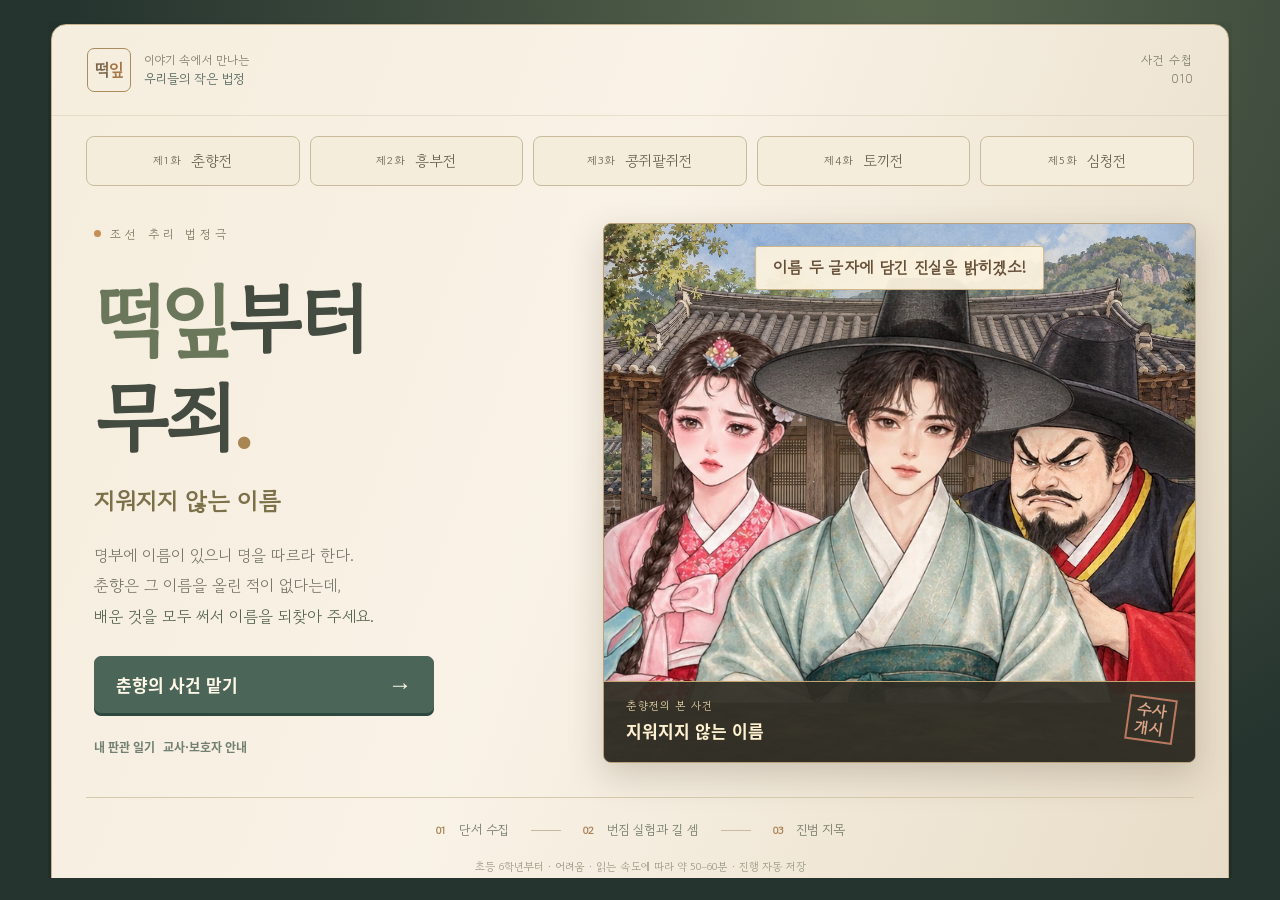
==== commit f3d94c01: "Complete episode 5 artwork and enable Simcheong story Add five transparent character atlases and fou" ====
--- a/episode10.html
+++ b/episode10.html
@@ -6,11 +6,11 @@
   <meta name="theme-color" content="#34483f">
   <meta name="description" content="춘향전의 본 사건을 다루는 어린이 법정 추리 게임의 마지막 화. 번짐 실험과 길 셈으로 춘향의 이름을 되찾아 주세요.">
   <title>떡잎부터 무죄 · 제10화 지워지지 않는 이름</title>
-  <link rel="stylesheet" href="assets/game.css?v=20261111-art4">
-  <link rel="stylesheet" href="assets/stages.css?v=20261111-art4">
-  <script src="assets/series.js?v=20261111-art4" defer></script>
-  <script src="episodes/ep10.js?v=20261111-art4" defer></script>
-  <script src="assets/engine.js?v=20261111-art4" defer></script>
+  <link rel="stylesheet" href="assets/game.css?v=20261111-art5">
+  <link rel="stylesheet" href="assets/stages.css?v=20261111-art5">
+  <script src="assets/series.js?v=20261111-art5" defer></script>
+  <script src="episodes/ep10.js?v=20261111-art5" defer></script>
+  <script src="assets/engine.js?v=20261111-art5" defer></script>
 </head>
 <body>
   <div id="app">
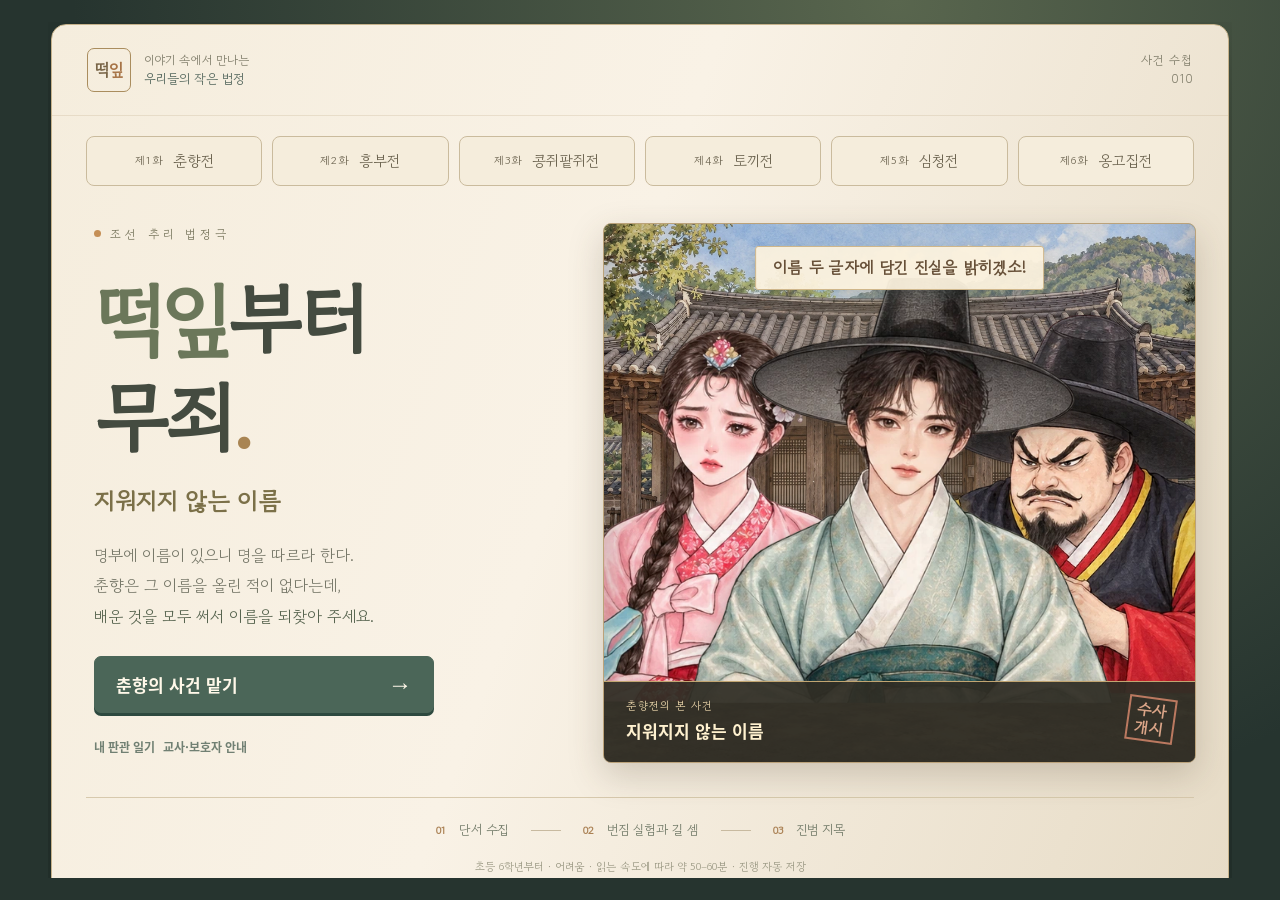
==== commit 644ddfe1: "Complete episode 6 watercolor artwork and enable episode selection" ====
--- a/episode10.html
+++ b/episode10.html
@@ -6,11 +6,11 @@
   <meta name="theme-color" content="#34483f">
   <meta name="description" content="춘향전의 본 사건을 다루는 어린이 법정 추리 게임의 마지막 화. 번짐 실험과 길 셈으로 춘향의 이름을 되찾아 주세요.">
   <title>떡잎부터 무죄 · 제10화 지워지지 않는 이름</title>
-  <link rel="stylesheet" href="assets/game.css?v=20261111-art5">
-  <link rel="stylesheet" href="assets/stages.css?v=20261111-art5">
-  <script src="assets/series.js?v=20261111-art5" defer></script>
-  <script src="episodes/ep10.js?v=20261111-art5" defer></script>
-  <script src="assets/engine.js?v=20261111-art5" defer></script>
+  <link rel="stylesheet" href="assets/game.css?v=20261111-art6">
+  <link rel="stylesheet" href="assets/stages.css?v=20261111-art6">
+  <script src="assets/series.js?v=20261111-art6" defer></script>
+  <script src="episodes/ep10.js?v=20261111-art6" defer></script>
+  <script src="assets/engine.js?v=20261111-art6" defer></script>
 </head>
 <body>
   <div id="app">
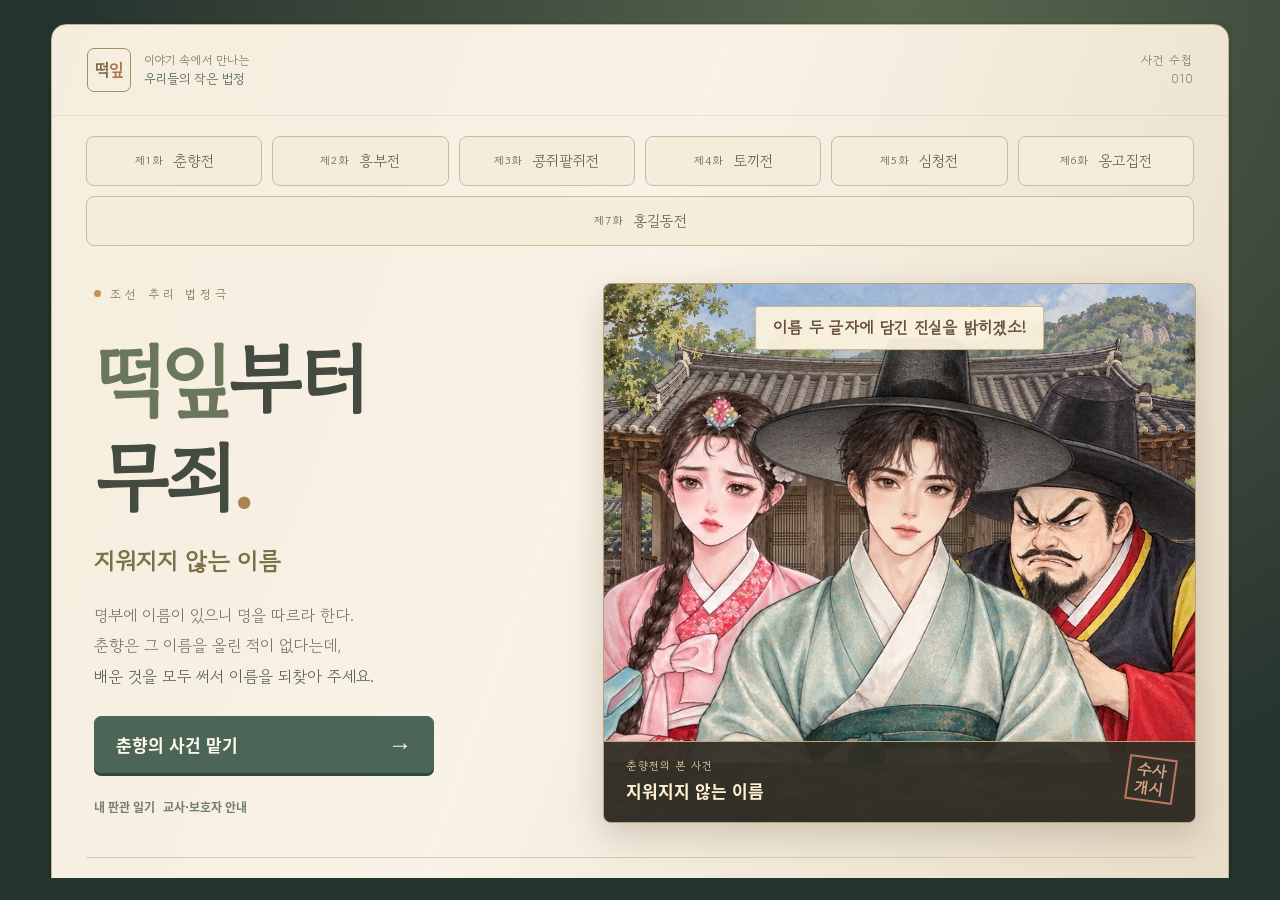
==== commit 304b3317: "Complete episode 7 watercolor art and enable story selection" ====
--- a/episode10.html
+++ b/episode10.html
@@ -6,11 +6,11 @@
   <meta name="theme-color" content="#34483f">
   <meta name="description" content="춘향전의 본 사건을 다루는 어린이 법정 추리 게임의 마지막 화. 번짐 실험과 길 셈으로 춘향의 이름을 되찾아 주세요.">
   <title>떡잎부터 무죄 · 제10화 지워지지 않는 이름</title>
-  <link rel="stylesheet" href="assets/game.css?v=20261111-art6">
-  <link rel="stylesheet" href="assets/stages.css?v=20261111-art6">
-  <script src="assets/series.js?v=20261111-art6" defer></script>
-  <script src="episodes/ep10.js?v=20261111-art6" defer></script>
-  <script src="assets/engine.js?v=20261111-art6" defer></script>
+  <link rel="stylesheet" href="assets/game.css?v=20261112-art7">
+  <link rel="stylesheet" href="assets/stages.css?v=20261112-art7">
+  <script src="assets/series.js?v=20261112-art7" defer></script>
+  <script src="episodes/ep10.js?v=20261112-art7" defer></script>
+  <script src="assets/engine.js?v=20261112-art7" defer></script>
 </head>
 <body>
   <div id="app">
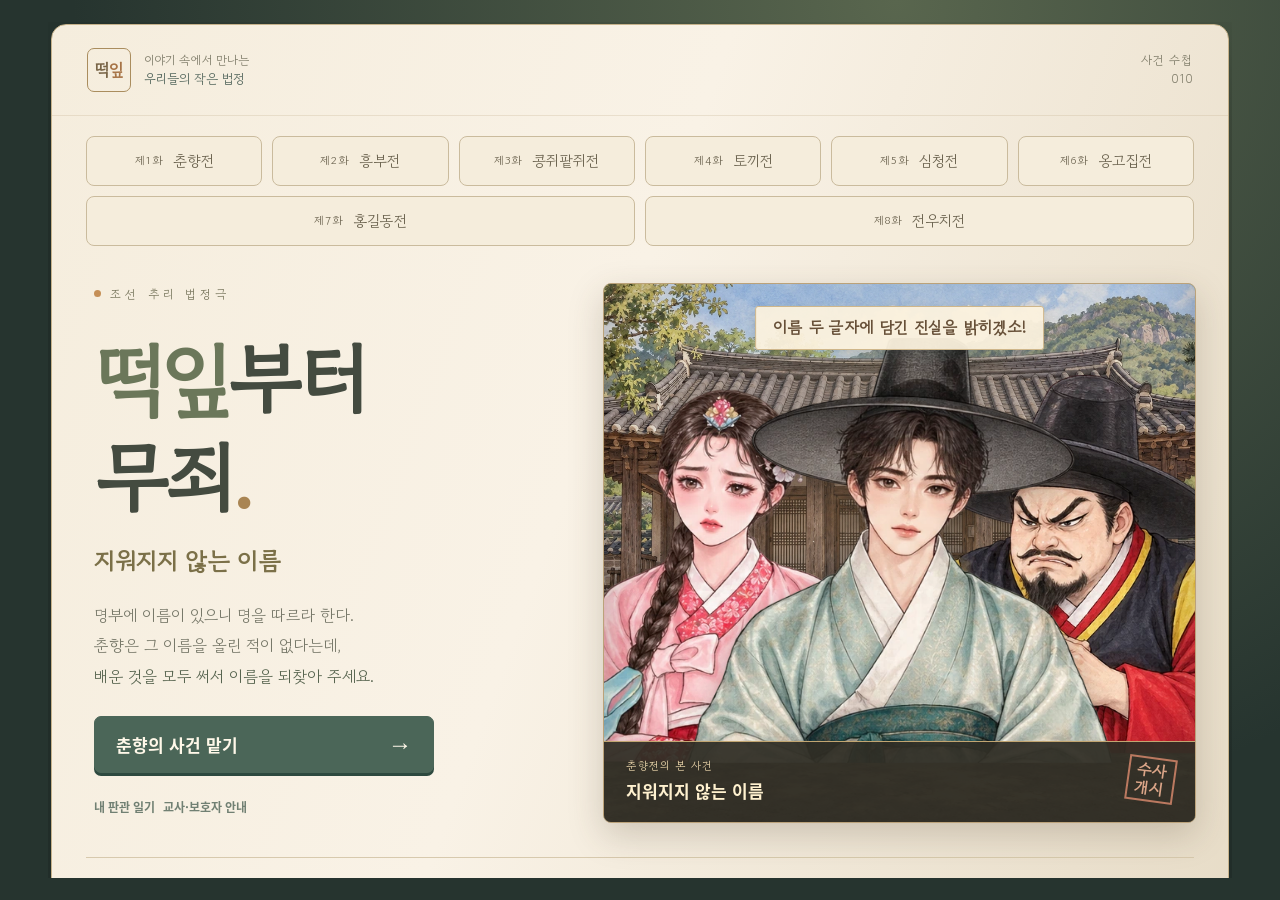
==== commit 99a8ef32: "Complete episode 8 artwork and enable story selection" ====
--- a/episode10.html
+++ b/episode10.html
@@ -6,11 +6,11 @@
   <meta name="theme-color" content="#34483f">
   <meta name="description" content="춘향전의 본 사건을 다루는 어린이 법정 추리 게임의 마지막 화. 번짐 실험과 길 셈으로 춘향의 이름을 되찾아 주세요.">
   <title>떡잎부터 무죄 · 제10화 지워지지 않는 이름</title>
-  <link rel="stylesheet" href="assets/game.css?v=20261112-art7">
-  <link rel="stylesheet" href="assets/stages.css?v=20261112-art7">
-  <script src="assets/series.js?v=20261112-art7" defer></script>
-  <script src="episodes/ep10.js?v=20261112-art7" defer></script>
-  <script src="assets/engine.js?v=20261112-art7" defer></script>
+  <link rel="stylesheet" href="assets/game.css?v=20261112-art8">
+  <link rel="stylesheet" href="assets/stages.css?v=20261112-art8">
+  <script src="assets/series.js?v=20261112-art8" defer></script>
+  <script src="episodes/ep10.js?v=20261112-art8" defer></script>
+  <script src="assets/engine.js?v=20261112-art8" defer></script>
 </head>
 <body>
   <div id="app">
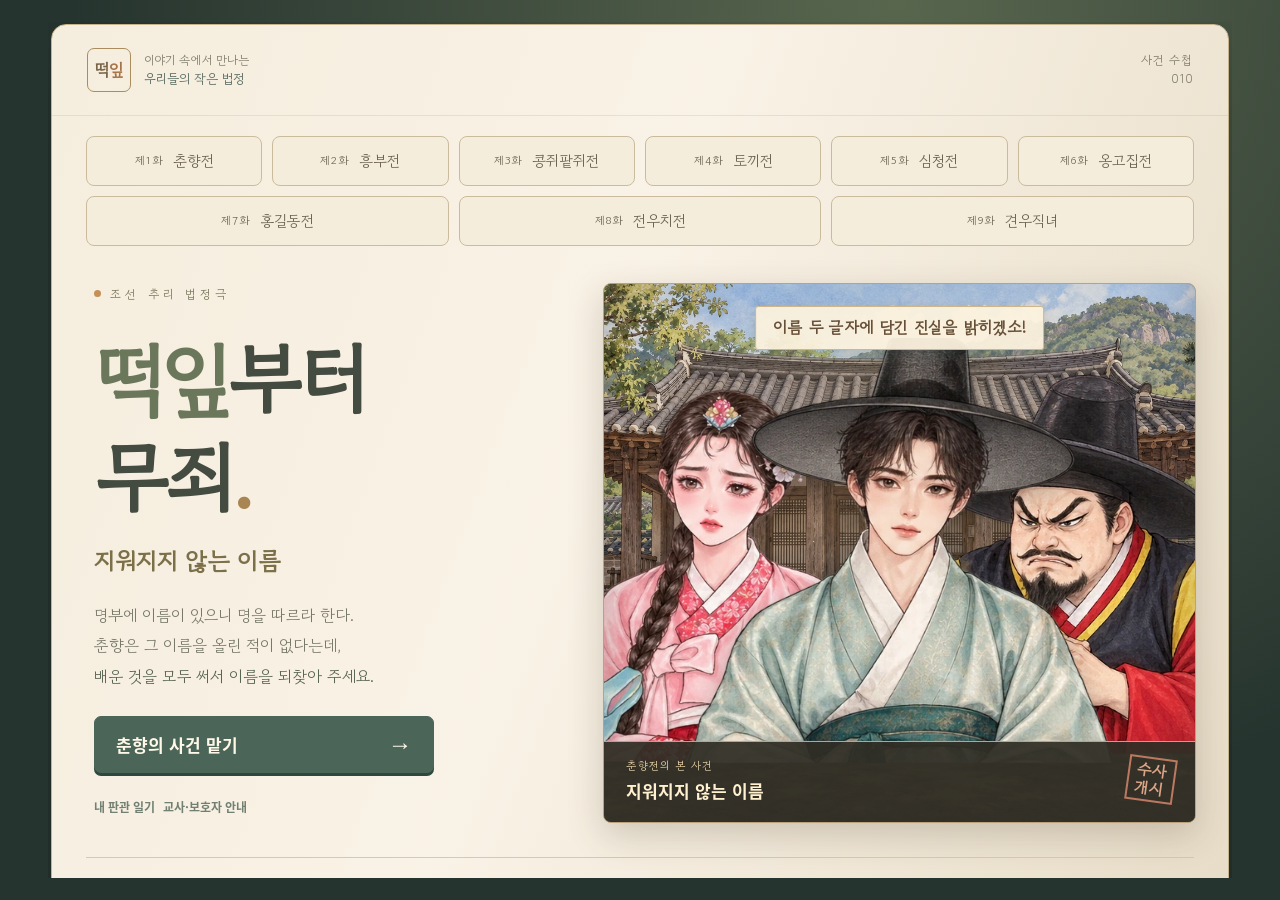
==== commit 82c3776b: "Complete episode 9 watercolor artwork and unlock story" ====
--- a/episode10.html
+++ b/episode10.html
@@ -6,11 +6,11 @@
   <meta name="theme-color" content="#34483f">
   <meta name="description" content="춘향전의 본 사건을 다루는 어린이 법정 추리 게임의 마지막 화. 번짐 실험과 길 셈으로 춘향의 이름을 되찾아 주세요.">
   <title>떡잎부터 무죄 · 제10화 지워지지 않는 이름</title>
-  <link rel="stylesheet" href="assets/game.css?v=20261112-art8">
-  <link rel="stylesheet" href="assets/stages.css?v=20261112-art8">
-  <script src="assets/series.js?v=20261112-art8" defer></script>
-  <script src="episodes/ep10.js?v=20261112-art8" defer></script>
-  <script src="assets/engine.js?v=20261112-art8" defer></script>
+  <link rel="stylesheet" href="assets/game.css?v=20261112-art9">
+  <link rel="stylesheet" href="assets/stages.css?v=20261112-art9">
+  <script src="assets/series.js?v=20261112-art9" defer></script>
+  <script src="episodes/ep10.js?v=20261112-art9" defer></script>
+  <script src="assets/engine.js?v=20261112-art9" defer></script>
 </head>
 <body>
   <div id="app">
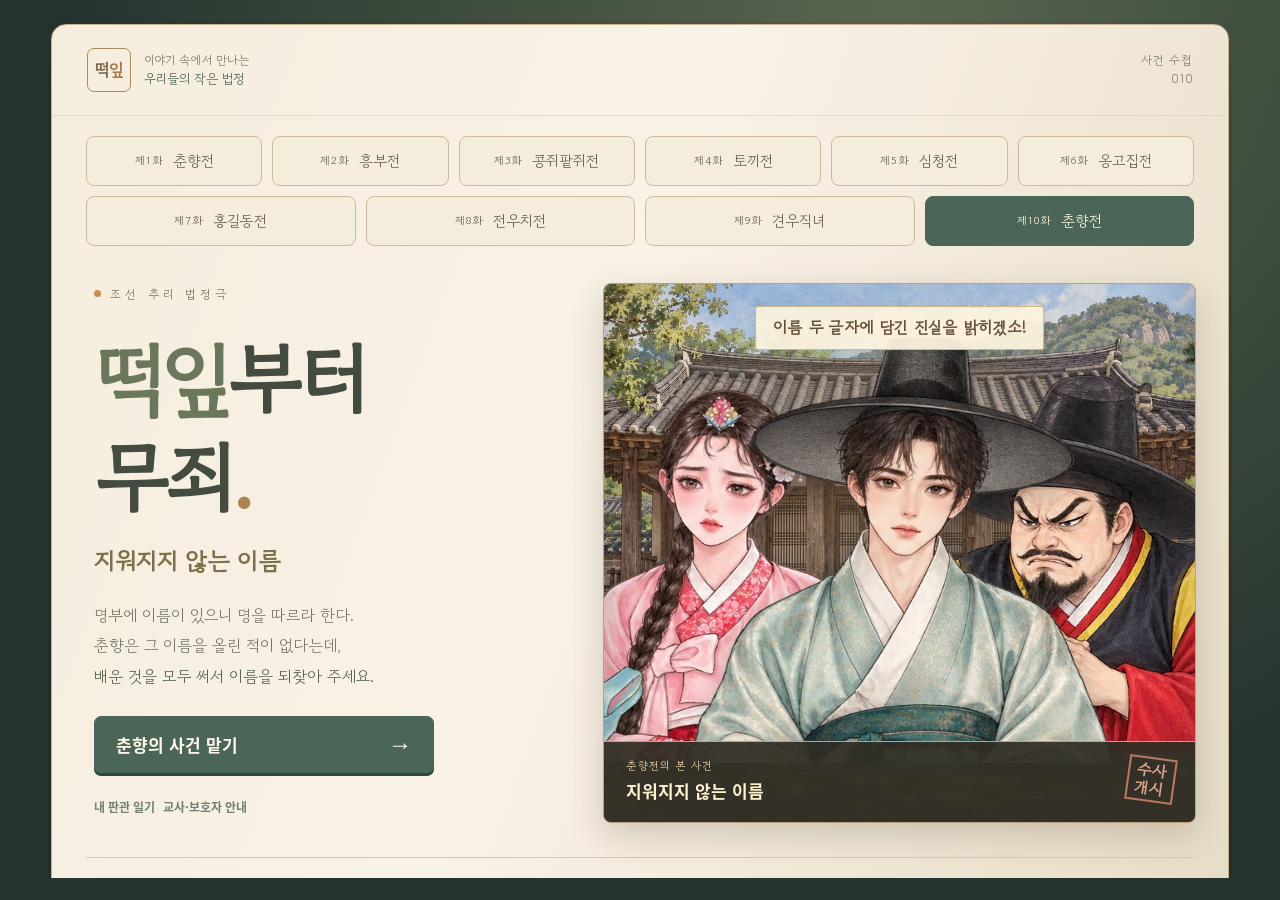
==== commit c1afe969: "Complete episode 10 art, unlock all ten stories, and fix ending portraits" ====
--- a/episode10.html
+++ b/episode10.html
@@ -6,11 +6,11 @@
   <meta name="theme-color" content="#34483f">
   <meta name="description" content="춘향전의 본 사건을 다루는 어린이 법정 추리 게임의 마지막 화. 번짐 실험과 길 셈으로 춘향의 이름을 되찾아 주세요.">
   <title>떡잎부터 무죄 · 제10화 지워지지 않는 이름</title>
-  <link rel="stylesheet" href="assets/game.css?v=20261112-art9">
-  <link rel="stylesheet" href="assets/stages.css?v=20261112-art9">
-  <script src="assets/series.js?v=20261112-art9" defer></script>
-  <script src="episodes/ep10.js?v=20261112-art9" defer></script>
-  <script src="assets/engine.js?v=20261112-art9" defer></script>
+  <link rel="stylesheet" href="assets/game.css?v=20261112-art10">
+  <link rel="stylesheet" href="assets/stages.css?v=20261112-art10">
+  <script src="assets/series.js?v=20261112-art10" defer></script>
+  <script src="episodes/ep10.js?v=20261112-art10" defer></script>
+  <script src="assets/engine.js?v=20261112-art10" defer></script>
 </head>
 <body>
   <div id="app">
--- a/assets/stages.css
+++ b/assets/stages.css
@@ -148,3 +148,7 @@
 
 /* Keep each atlas portrait inside its 512px cell, including wide ending slots. */
 .painted-character > g{clip-path:polygon(0% 0%,100% 0%,100% 100%,0% 100%) view-box}
+.ending-art:has(>.ending-portrait:nth-of-type(3))>.ending-portrait{width:33.333%;left:0;right:auto;height:95%;bottom:-25px}
+.ending-art:has(>.ending-portrait:nth-of-type(3))>.ending-portrait:nth-of-type(2){left:33.333%}
+.ending-art:has(>.ending-portrait:nth-of-type(3))>.ending-portrait:nth-of-type(3){left:66.666%}
+@media(max-width:520px){.ending-art:has(>.ending-portrait:nth-of-type(3)){height:220px}.ending-art:has(>.ending-portrait:nth-of-type(3))>.ending-portrait{bottom:18px;height:90%}}
